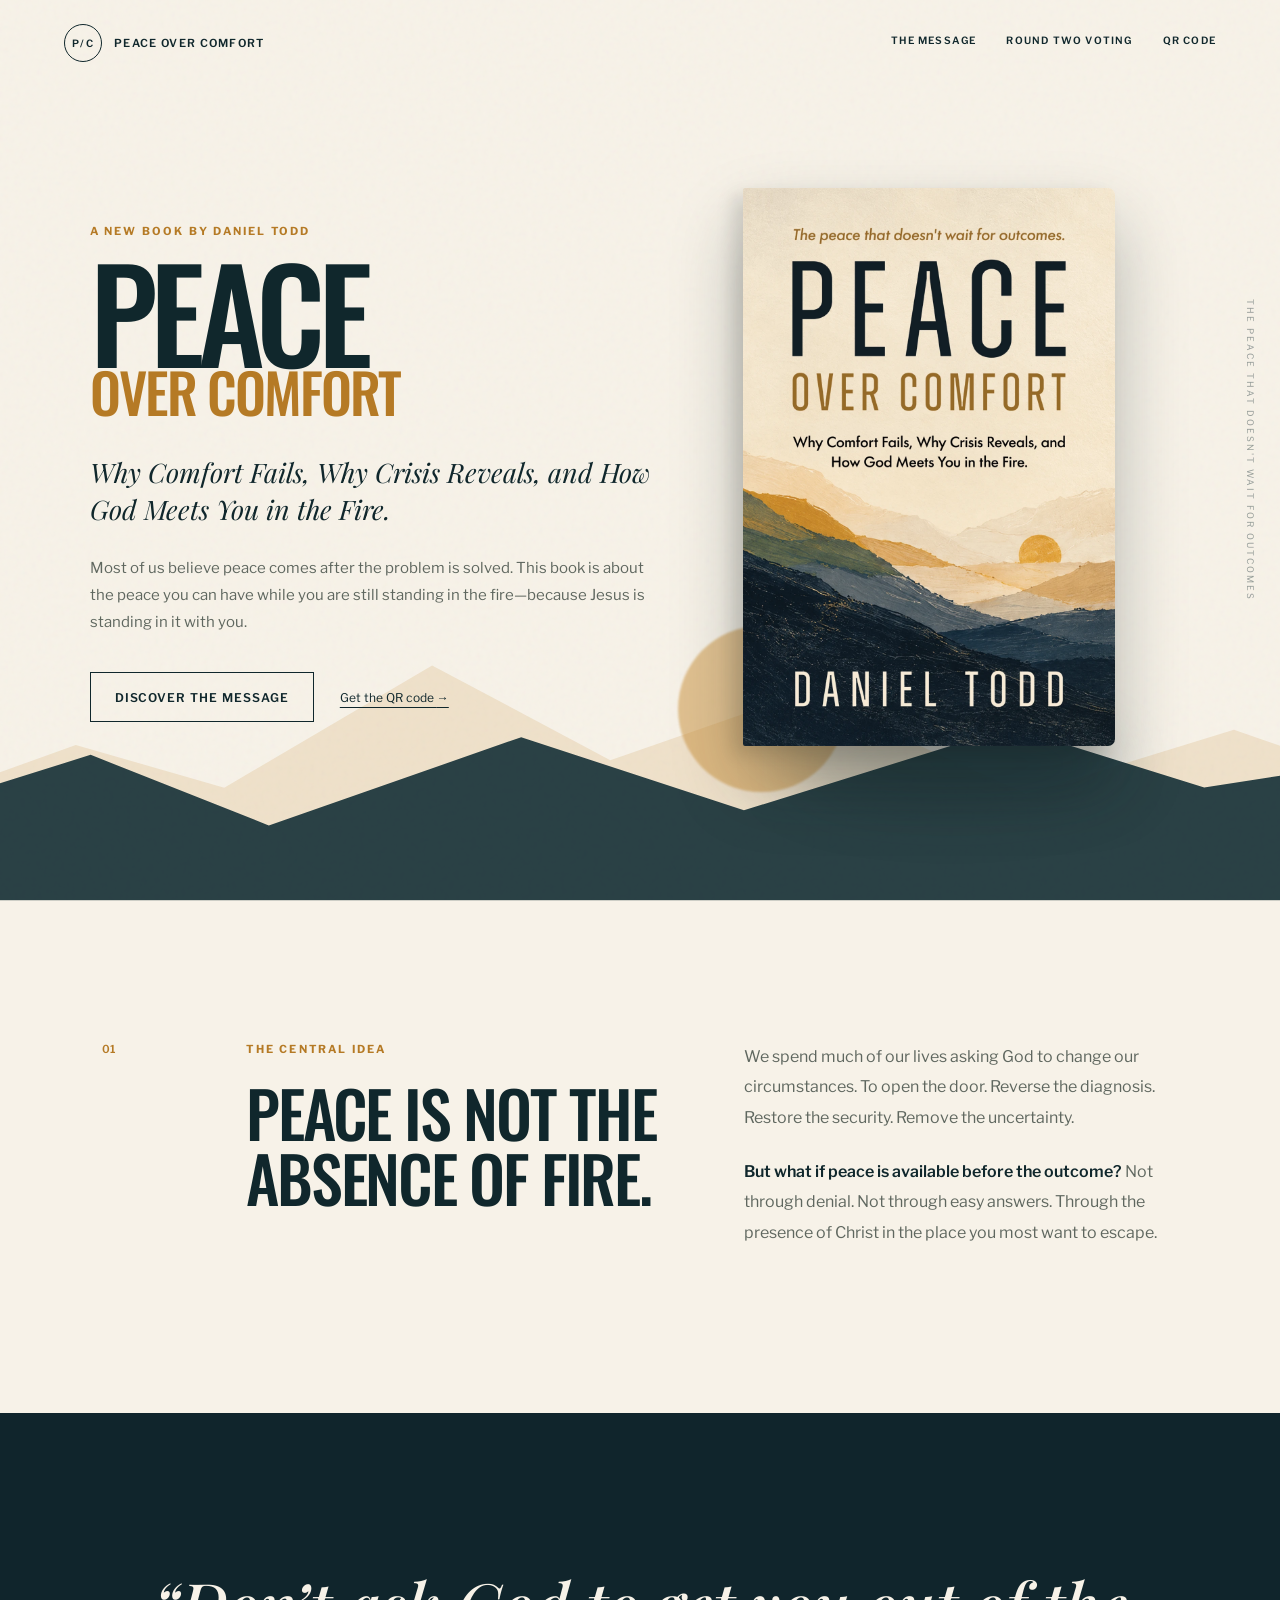
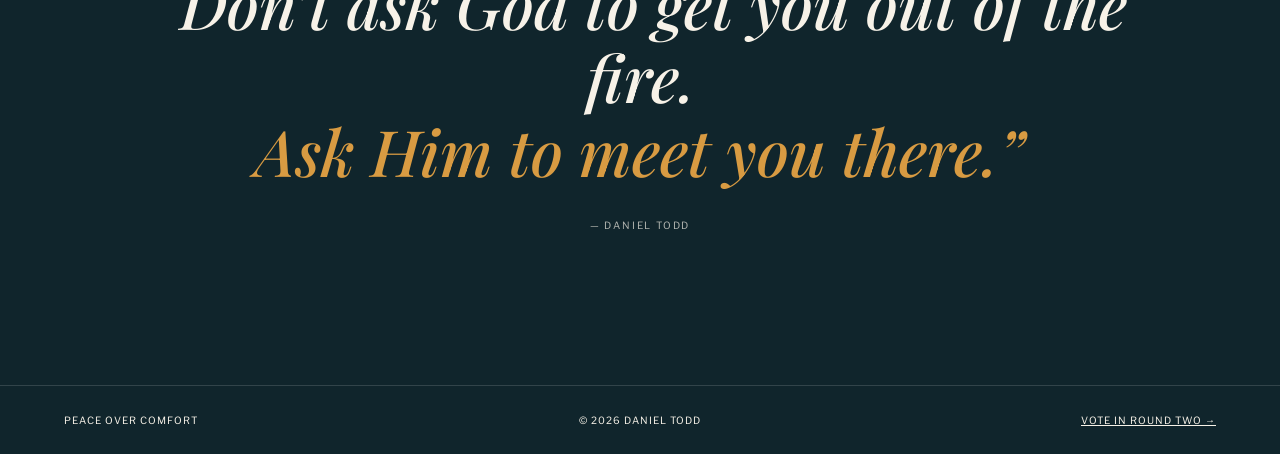
==== index.html @ 7400d3af "round two" ====
<!doctype html>
<html lang="en">
<head>
  <meta charset="utf-8">
  <meta name="viewport" content="width=device-width, initial-scale=1">
  <meta name="description" content="Peace Over Comfort by Daniel Todd — Why Comfort Fails, Why Crisis Reveals, and How God Meets You in the Fire.">
  <meta name="theme-color" content="#f7f2e8">
  <title>Peace Over Comfort | Daniel Todd</title>
  <link rel="preconnect" href="https://fonts.googleapis.com">
  <link rel="preconnect" href="https://fonts.gstatic.com" crossorigin>
  <link href="https://fonts.googleapis.com/css2?family=Libre+Franklin:ital,wght@0,400;0,500;0,600;0,700;1,500&family=Oswald:wght@400;500;600&family=Playfair+Display:ital,wght@0,500;1,500&display=swap" rel="stylesheet">
  <link rel="stylesheet" href="styles.css">
</head>
<body class="theme-one production-site">
  <header class="site-nav">
    <a class="site-brand" href="/" aria-label="Peace Over Comfort home">
      <span class="site-brand-mark">P/C</span>
      <span>Peace Over Comfort</span>
    </a>
    <nav aria-label="Primary navigation">
      <a href="#message">The message</a>
      <a href="/covers/round-two">Round Two voting</a>
      <a href="/qr-code">QR code</a>
    </nav>
  </header>

  <main>
    <section class="hero" aria-labelledby="book-title">
      <div class="hero-atmosphere" aria-hidden="true">
        <div class="sun"></div>
        <div class="ridge ridge-far"></div>
        <div class="ridge ridge-near"></div>
      </div>

      <div class="hero-copy">
        <p class="eyebrow">A new book by Daniel Todd</p>
        <h1 id="book-title"><span>Peace</span><small>Over Comfort</small></h1>
        <p class="subtitle">Why Comfort Fails, Why Crisis Reveals, and How God Meets You in the Fire.</p>
        <p class="promise">Most of us believe peace comes after the problem is solved. This book is about the peace you can have while you are still standing in the fire—because Jesus is standing in it with you.</p>
        <div class="hero-actions">
          <a class="primary-action" href="#message">Discover the message</a>
          <a class="text-action" href="/qr-code">Get the QR code <span aria-hidden="true">→</span></a>
        </div>
      </div>

      <div class="book-stage" aria-label="Peace Over Comfort book cover">
        <div class="book-shadow" aria-hidden="true"></div>
        <img class="book-cover cover-one" src="assets/cover-1.webp" alt="Peace Over Comfort by Daniel Todd book cover" width="1100" height="1650">
      </div>

      <p class="vertical-note" aria-hidden="true">THE PEACE THAT DOESN'T WAIT FOR OUTCOMES</p>
    </section>

    <section class="manifesto" id="message">
      <p class="section-number">01</p>
      <div class="manifesto-heading">
        <p class="eyebrow">The central idea</p>
        <h2>Peace is not the absence of fire.</h2>
      </div>
      <div class="manifesto-body">
        <p>We spend much of our lives asking God to change our circumstances. To open the door. Reverse the diagnosis. Restore the security. Remove the uncertainty.</p>
        <p><strong>But what if peace is available before the outcome?</strong> Not through denial. Not through easy answers. Through the presence of Christ in the place you most want to escape.</p>
      </div>
    </section>

    <section class="pull-quote" aria-label="Book theme">
      <p>“Don’t ask God to get you out of the fire.</p>
      <p>Ask Him to meet you there.”</p>
      <span>— Daniel Todd</span>
    </section>
  </main>

  <footer>
    <span>Peace Over Comfort</span>
    <span>© 2026 Daniel Todd</span>
    <a href="/covers/round-two">Vote in Round Two →</a>
  </footer>
</body>
</html>
---- styles.css ----
:root {
  --cream: #f1eadc;
  --paper: #f7f2e8;
  --ink: #10272c;
  --muted: #5f675f;
  --accent: #b57a25;
  --deep: #10252c;
  --line: rgba(16, 39, 44, .18);
  --display: "Oswald", sans-serif;
  --body: "Libre Franklin", sans-serif;
  --soft: "Playfair Display", serif;
}

* { box-sizing: border-box; }
html { scroll-behavior: smooth; }
body {
  margin: 0;
  color: var(--ink);
  background: var(--paper);
  font-family: var(--body);
  transition: color .5s ease, background .5s ease;
}
a { color: inherit; }

.review-bar {
  position: sticky;
  z-index: 20;
  top: 0;
  min-height: 82px;
  display: grid;
  grid-template-columns: 1fr auto 1fr;
  align-items: center;
  gap: 24px;
  padding: 10px clamp(20px, 4vw, 64px);
  background: rgba(247, 242, 232, .92);
  border-bottom: 1px solid var(--line);
  backdrop-filter: blur(18px);
}
.wordmark {
  display: inline-flex;
  align-items: center;
  gap: 12px;
  width: max-content;
  text-decoration: none;
  font-size: 12px;
  font-weight: 600;
  letter-spacing: .1em;
  text-transform: uppercase;
}
.wordmark-mark {
  display: grid;
  width: 38px;
  height: 38px;
  place-items: center;
  border: 1px solid currentColor;
  border-radius: 50%;
  font-size: 11px;
}
.concept-switcher {
  display: grid;
  grid-template-columns: 1fr 1fr;
  gap: 4px;
  padding: 4px;
  border: 1px solid var(--line);
  border-radius: 999px;
  background: rgba(255, 255, 255, .42);
}
.concept-button {
  border: 0;
  border-radius: 999px;
  padding: 9px 20px;
  color: inherit;
  background: transparent;
  font: 500 12px/1.1 var(--body);
  cursor: pointer;
  transition: color .25s, background .25s, transform .25s;
}
.concept-button:hover { transform: translateY(-1px); }
.concept-button span {
  display: block;
  margin-bottom: 3px;
  opacity: .58;
  font-size: 9px;
  letter-spacing: .12em;
  text-transform: uppercase;
}
.concept-button.is-active { color: var(--paper); background: var(--ink); }
.review-note {
  justify-self: end;
  font-size: 10px;
  letter-spacing: .12em;
  text-transform: uppercase;
  opacity: .6;
}

.hero {
  position: relative;
  min-height: calc(100svh - 82px);
  overflow: hidden;
  display: grid;
  grid-template-columns: minmax(0, 1.05fr) minmax(380px, .95fr);
  align-items: center;
  padding: 72px clamp(28px, 7vw, 118px);
  isolation: isolate;
}
.hero::after {
  content: "";
  position: absolute;
  inset: 0;
  z-index: -3;
  opacity: .22;
  background-image: url("data:image/svg+xml,%3Csvg viewBox='0 0 180 180' xmlns='http://www.w3.org/2000/svg'%3E%3Cfilter id='n'%3E%3CfeTurbulence type='fractalNoise' baseFrequency='.9' numOctaves='3' stitchTiles='stitch'/%3E%3C/filter%3E%3Crect width='100%25' height='100%25' filter='url(%23n)' opacity='.18'/%3E%3C/svg%3E");
}
.hero-copy { max-width: 650px; position: relative; z-index: 3; }
.eyebrow {
  margin: 0 0 24px;
  color: var(--accent);
  font-size: 11px;
  font-weight: 700;
  letter-spacing: .2em;
  text-transform: uppercase;
}
h1 {
  margin: 0;
  font-family: var(--display);
  font-size: clamp(74px, 10vw, 150px);
  font-weight: 500;
  letter-spacing: -.055em;
  line-height: .75;
  text-transform: uppercase;
}
h1 span, h1 small { display: block; }
h1 small {
  margin-top: .24em;
  color: var(--accent);
  font-size: .43em;
  font-weight: 500;
  letter-spacing: -.035em;
}
.subtitle {
  max-width: 580px;
  margin: 42px 0 0;
  font-family: var(--soft);
  font-size: clamp(21px, 2.1vw, 30px);
  font-style: italic;
  line-height: 1.35;
}
.promise {
  max-width: 610px;
  margin: 28px 0 0;
  color: var(--muted);
  font-size: 15px;
  line-height: 1.8;
}
.hero-actions { display: flex; align-items: center; gap: 26px; margin-top: 36px; }
.primary-action {
  display: inline-flex;
  min-height: 50px;
  align-items: center;
  padding: 0 24px;
  border: 1px solid var(--ink);
  text-decoration: none;
  font-size: 12px;
  font-weight: 600;
  letter-spacing: .08em;
  text-transform: uppercase;
  transition: background .25s, color .25s;
}
.primary-action:hover { color: var(--paper); background: var(--ink); }
.text-action { font-size: 12px; text-underline-offset: 5px; }

.book-stage {
  position: relative;
  z-index: 2;
  justify-self: center;
  width: min(29vw, 410px);
  min-width: 310px;
  perspective: 1200px;
}
.book-cover {
  position: relative;
  z-index: 2;
  display: block;
  width: 100%;
  border-radius: 2px 7px 7px 2px;
  box-shadow: 0 36px 70px rgba(18, 31, 31, .28), -10px 8px 18px rgba(0, 0, 0, .12);
  transform: rotateY(-7deg) rotateZ(1deg);
  transform-origin: left center;
  transition: opacity .45s ease, transform .65s cubic-bezier(.2,.75,.2,1);
}
.book-cover:hover { transform: rotateY(0) rotateZ(0) translateY(-8px); }
.cover-five { position: absolute; inset: 0; opacity: 0; pointer-events: none; }
.book-shadow {
  position: absolute;
  left: 12%; right: 0; bottom: -8%; height: 14%;
  border-radius: 50%;
  background: rgba(19, 35, 37, .25);
  filter: blur(28px);
}
.cover-label {
  display: flex;
  justify-content: space-between;
  margin: 24px 4px 0;
  font-size: 10px;
  letter-spacing: .12em;
  text-transform: uppercase;
}
.cover-label span { opacity: .55; }
.vertical-note {
  position: absolute;
  right: 24px;
  top: 50%;
  margin: 0;
  writing-mode: vertical-rl;
  transform: translateY(-50%);
  font-size: 9px;
  letter-spacing: .22em;
  opacity: .42;
}
.hero-atmosphere { position: absolute; inset: 0; z-index: -2; overflow: hidden; }
.sun {
  position: absolute;
  width: 13vw; height: 13vw;
  right: 34%; bottom: 12%;
  border-radius: 50%;
  background: #c98d32;
  opacity: .48;
  filter: blur(1px);
}
.ridge { position: absolute; left: -8%; right: -8%; bottom: -1px; transform-origin: bottom; }
.ridge-far {
  height: 34%;
  opacity: .17;
  background: #c08b36;
  clip-path: polygon(0 100%, 0 70%, 12% 49%, 22% 63%, 36% 23%, 48% 54%, 61% 32%, 76% 65%, 90% 44%, 100% 61%, 100% 100%);
}
.ridge-near {
  height: 28%;
  opacity: .92;
  background: #19343a;
  clip-path: polygon(0 100%, 0 66%, 13% 42%, 25% 70%, 42% 35%, 57% 64%, 75% 31%, 88% 55%, 100% 44%, 100% 100%);
}

.manifesto {
  display: grid;
  grid-template-columns: 80px 1fr 1fr;
  gap: clamp(28px, 5vw, 92px);
  padding: clamp(88px, 11vw, 160px) clamp(28px, 8vw, 130px);
  border-top: 1px solid var(--line);
}
.section-number { margin: 0; color: var(--accent); font: 600 11px var(--body); }
.manifesto h2 {
  max-width: 560px;
  margin: 0;
  font: 500 clamp(45px, 5vw, 74px)/1.02 var(--display);
  letter-spacing: -.035em;
  text-transform: uppercase;
}
.manifesto-body { max-width: 560px; color: var(--muted); font-size: 16px; line-height: 1.9; }
.manifesto-body p { margin: 0 0 24px; }
.manifesto-body strong { color: var(--ink); font-weight: 600; }
.pull-quote {
  padding: clamp(90px, 12vw, 180px) clamp(28px, 10vw, 150px);
  color: var(--paper);
  background: var(--deep);
  text-align: center;
}
.pull-quote p { margin: 0; font: italic 500 clamp(34px, 5vw, 72px)/1.15 var(--soft); }
.pull-quote p + p { color: #d89b42; }
.pull-quote span { display: block; margin-top: 32px; font-size: 10px; letter-spacing: .18em; text-transform: uppercase; opacity: .7; }
footer {
  display: flex;
  justify-content: space-between;
  gap: 20px;
  padding: 28px clamp(24px, 5vw, 72px);
  color: var(--paper);
  background: var(--deep);
  border-top: 1px solid rgba(255,255,255,.14);
  font-size: 10px;
  letter-spacing: .1em;
  text-transform: uppercase;
}

/* Cover 5 direction: cinematic, warm, human and place-based. */
body.theme-five {
  --paper: #f4ede1;
  --cream: #efe3cf;
  --ink: #2e1d15;
  --muted: #6e594c;
  --accent: #b85d2d;
  --deep: #281812;
  --line: rgba(64, 34, 20, .19);
  --display: "Oswald", sans-serif;
}
.theme-five .review-bar { background: rgba(244, 237, 225, .92); }
.theme-five .hero { grid-template-columns: minmax(420px, .9fr) minmax(0, 1.1fr); color: #fff9ed; background: #55331f; }
.theme-five .hero::before {
  content: "";
  position: absolute;
  inset: 0;
  z-index: -4;
  background:
    linear-gradient(90deg, rgba(38, 22, 15, .93) 0%, rgba(48, 27, 17, .78) 38%, rgba(56, 30, 17, .18) 78%),
    url('assets/cover-5.webp') center 63% / cover no-repeat;
  transform: scale(1.07);
  filter: saturate(.86);
}
.theme-five .hero::after { opacity: .3; }
.theme-five .hero-copy { grid-column: 2; grid-row: 1; justify-self: center; max-width: 690px; padding-left: 7vw; }
.theme-five .book-stage { grid-column: 1; grid-row: 1; width: min(27vw, 390px); }
.theme-five .cover-one { opacity: 0; pointer-events: none; }
.theme-five .cover-five { opacity: 1; pointer-events: auto; }
.theme-five .cover-label strong::after { content: "5"; }
.theme-five .cover-label strong { font-size: 0; }
.theme-five .cover-label strong::before { content: "Cover "; font-size: 10px; }
.theme-five h1 { font-size: clamp(78px, 10vw, 148px); letter-spacing: -.035em; line-height: .78; }
.theme-five h1 small { color: #f1be76; }
.theme-five .eyebrow { color: #f1be76; }
.theme-five .subtitle { color: #fff4df; }
.theme-five .promise { color: rgba(255, 247, 232, .75); }
.theme-five .primary-action { color: #2f1e15; border-color: #f2bd73; background: #f2bd73; }
.theme-five .primary-action:hover { color: #fff9ed; background: transparent; }
.theme-five .text-action { color: #fff9ed; }
.theme-five .cover-label { color: #fff9ed; }
.theme-five .vertical-note { color: #fff9ed; }
.theme-five .hero-atmosphere { display: none; }
.theme-five .manifesto { background: #f4ede1; }
.theme-five .pull-quote { background: #281812; }
.theme-five .pull-quote p + p { color: #efad62; }
.theme-five footer { background: #281812; }

@media (max-width: 900px) {
  .review-bar { grid-template-columns: 1fr auto; min-height: 76px; }
  .review-note { display: none; }
  .concept-button { padding: 9px 13px; }
  .hero, .theme-five .hero {
    grid-template-columns: 1fr;
    min-height: auto;
    gap: 58px;
    padding-top: 72px;
    padding-bottom: 100px;
  }
  .theme-five .hero::before { background-position: 58% 60%; }
  .theme-five .hero-copy, .theme-five .book-stage, .hero-copy, .book-stage { grid-column: 1; grid-row: auto; }
  .theme-five .hero-copy { padding-left: 0; }
  .book-stage { width: min(62vw, 390px); }
  .vertical-note { display: none; }
  .manifesto { grid-template-columns: 42px 1fr; }
  .manifesto-body { grid-column: 2; }
}

@media (max-width: 620px) {
  .review-bar { position: relative; grid-template-columns: 1fr; padding: 14px 18px; }
  .wordmark { display: none; }
  .concept-switcher { width: 100%; }
  .concept-button { padding: 10px 8px; }
  .hero, .theme-five .hero { padding: 54px 24px 86px; }
  h1, .theme-five h1 { font-size: clamp(66px, 21vw, 100px); }
  .subtitle { margin-top: 34px; }
  .promise { font-size: 14px; }
  .hero-actions { align-items: flex-start; flex-direction: column; gap: 20px; }
  .book-stage { min-width: 0; width: min(78vw, 350px); }
  .manifesto { grid-template-columns: 1fr; padding: 86px 24px; }
  .manifesto-body { grid-column: 1; }
  .section-number { margin-bottom: -10px; }
  footer { flex-direction: column; align-items: center; text-align: center; }
}

@media (prefers-reduced-motion: reduce) {
  html { scroll-behavior: auto; }
  *, *::before, *::after { transition-duration: .01ms !important; }
}

/* Production navigation */
.site-nav {
  position: absolute;
  z-index: 20;
  top: 0;
  left: 0;
  right: 0;
  display: flex;
  align-items: center;
  justify-content: space-between;
  gap: 24px;
  padding: 24px clamp(24px, 5vw, 72px);
}
.site-brand {
  display: inline-flex;
  align-items: center;
  gap: 12px;
  text-decoration: none;
  font-size: 11px;
  font-weight: 600;
  letter-spacing: .12em;
  text-transform: uppercase;
}
.site-brand-mark {
  display: grid;
  width: 38px;
  height: 38px;
  place-items: center;
  border: 1px solid currentColor;
  border-radius: 50%;
  font-size: 10px;
}
.site-nav nav { display: flex; align-items: center; gap: 30px; }
.site-nav nav a {
  font-size: 10px;
  font-weight: 600;
  letter-spacing: .12em;
  text-decoration: none;
  text-transform: uppercase;
}
.site-nav nav a::after {
  content: "";
  display: block;
  width: 0;
  height: 1px;
  margin-top: 5px;
  background: currentColor;
  transition: width .25s ease;
}
.site-nav nav a:hover::after { width: 100%; }
.production-site .hero { min-height: 100svh; padding-top: 118px; }
.production-site .cover-label { display: none; }
.production-site .book-stage {
  display: grid;
  width: auto;
  min-width: 0;
  max-width: none;
  place-items: center;
  padding-bottom: 12px;
}
.production-site .book-cover {
  width: auto;
  height: min(62svh, 650px);
  max-width: none;
  aspect-ratio: 2 / 3;
  object-fit: contain;
  transform: none;
  transform-origin: center;
}
.production-site .book-cover:hover {
  transform: translateY(-6px);
}

@media (max-width: 620px) {
  .site-nav { padding: 18px 20px; }
  .site-brand > span:last-child { display: none; }
  .site-nav nav { gap: 18px; }
  .production-site .hero { padding-top: 112px; }
  .production-site .book-stage { width: min(78vw, 350px); }
  .production-site .book-cover {
    width: 100%;
    height: auto;
    max-height: none;
  }
}
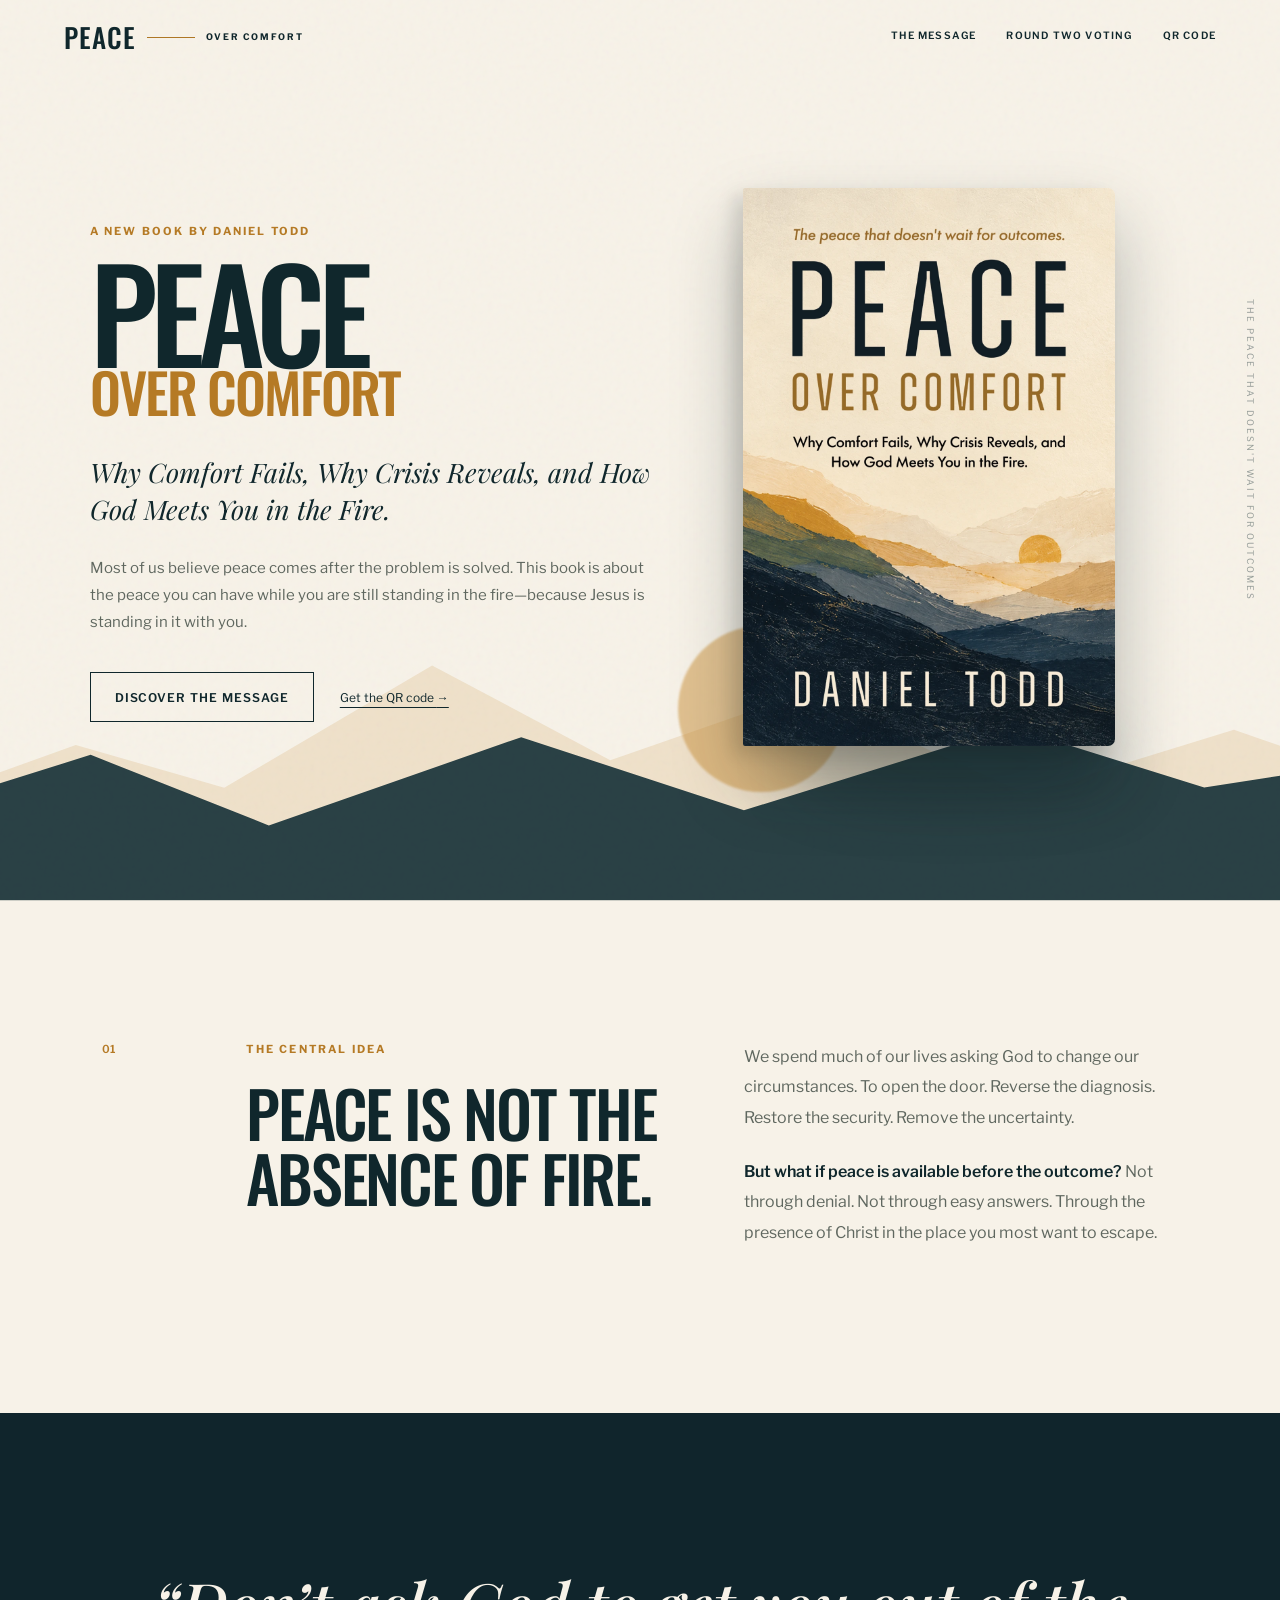
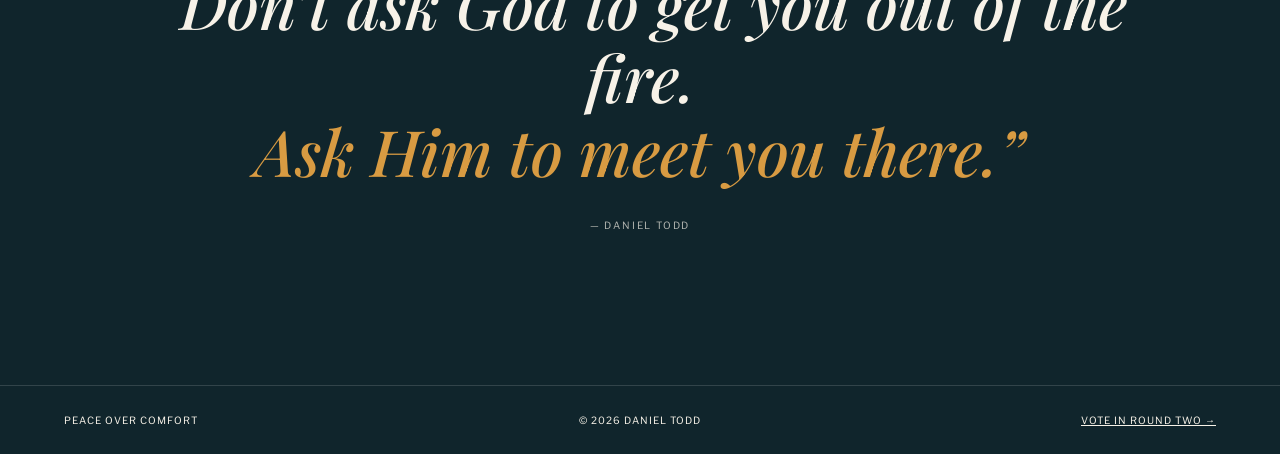
==== commit 40d0371e: "Add files via upload" ====
--- a/index.html
+++ b/index.html
@@ -10,12 +10,12 @@
   <link rel="preconnect" href="https://fonts.gstatic.com" crossorigin>
   <link href="https://fonts.googleapis.com/css2?family=Libre+Franklin:ital,wght@0,400;0,500;0,600;0,700;1,500&family=Oswald:wght@400;500;600&family=Playfair+Display:ital,wght@0,500;1,500&display=swap" rel="stylesheet">
   <link rel="stylesheet" href="styles.css">
+  <link rel="stylesheet" href="assets/brand.css">
 </head>
 <body class="theme-one production-site">
   <header class="site-nav">
-    <a class="site-brand" href="/" aria-label="Peace Over Comfort home">
-      <span class="site-brand-mark">P/C</span>
-      <span>Peace Over Comfort</span>
+    <a class="poc-wordmark" href="/" aria-label="Peace Over Comfort home">
+      <strong>Peace</strong><i></i><small>Over Comfort</small>
     </a>
     <nav aria-label="Primary navigation">
       <a href="#message">The message</a>
--- a/assets/brand.css
+++ b/assets/brand.css
@@ -0,0 +1,109 @@
+:root {
+  --poc-paper: #f5efe4;
+  --poc-ink: #132c31;
+  --poc-muted: #69716c;
+  --poc-gold: #ae7725;
+  --poc-deep: #10272c;
+  --poc-line: rgba(19, 44, 49, .17);
+  --poc-display: "Oswald", "Arial Narrow", sans-serif;
+  --poc-body: "Libre Franklin", Inter, system-ui, sans-serif;
+  --poc-soft: "Playfair Display", Georgia, serif;
+}
+
+.poc-global-nav {
+  width: 100%; min-height: 82px; display: flex; align-items: center;
+  justify-content: space-between; gap: 28px; padding: 18px clamp(22px, 6vw, 88px);
+  color: var(--poc-ink); background: rgba(245,239,228,.94);
+  border-bottom: 1px solid var(--poc-line); font-family: var(--poc-body);
+  position: relative; z-index: 50; backdrop-filter: blur(16px);
+}
+.poc-wordmark {
+  width: max-content; display: inline-grid; grid-template-columns: auto 48px auto;
+  align-items: center; gap: 11px; color: inherit; text-decoration: none;
+  text-transform: uppercase;
+}
+.poc-wordmark strong { font: 500 27px/1 var(--poc-display); letter-spacing: .035em; }
+.poc-wordmark i { display: block; height: 1px; background: var(--poc-gold); }
+.poc-wordmark small { font: 700 9px/1.2 var(--poc-body); letter-spacing: .18em; }
+.poc-nav-links { display: flex; align-items: center; gap: 26px; }
+.poc-nav-links a {
+  color: inherit; font: 700 9px/1.2 var(--poc-body); letter-spacing: .13em;
+  text-decoration: none; text-transform: uppercase;
+}
+.poc-nav-links a:hover { color: var(--poc-gold); }
+
+body.poc-subpage { margin: 0; color: var(--poc-ink); background: var(--poc-paper); font-family: var(--poc-body); }
+body.poc-subpage::before {
+  content: ""; position: fixed; inset: 0; z-index: -1; pointer-events: none; opacity: .18;
+  background-image: url("data:image/svg+xml,%3Csvg viewBox='0 0 180 180' xmlns='http://www.w3.org/2000/svg'%3E%3Cfilter id='n'%3E%3CfeTurbulence type='fractalNoise' baseFrequency='.9' numOctaves='3' stitchTiles='stitchTiles'/%3E%3C/filter%3E%3Crect width='100%25' height='100%25' filter='url(%23n)' opacity='.13'/%3E%3C/svg%3E");
+}
+body.poc-subpage h1, body.poc-subpage h2, body.poc-subpage h3 { font-family: var(--poc-display); font-style: normal; text-transform: uppercase; }
+body.poc-subpage .eyebrow, body.poc-subpage .label { color: var(--poc-gold); font-family: var(--poc-body); font-weight: 700; }
+
+/* QR asset page */
+body.qr-page { padding: 0; min-height: 100vh; }
+body.qr-page main { max-width: 1180px; display: grid; grid-template-columns: minmax(0,1fr) minmax(300px,480px); gap: clamp(48px,8vw,120px); align-items: center; margin: 0 auto; padding: clamp(70px,9vw,130px) clamp(22px,6vw,70px); text-align: left; }
+body.qr-page .qr-intro h1 { margin: 0; font: 500 clamp(64px,9vw,118px)/.88 var(--poc-display); letter-spacing: -.05em; }
+body.qr-page .lede { max-width: 560px; margin-top: 28px; color: var(--poc-muted); font: italic 500 clamp(20px,2.1vw,27px)/1.5 var(--poc-soft); }
+body.qr-page .qr-panel { padding: clamp(24px,4vw,46px); background: rgba(255,255,255,.48); border: 1px solid var(--poc-line); box-shadow: 0 28px 70px rgba(19,44,49,.12); }
+body.qr-page .qr { width: min(310px,100%); margin: 0 auto; padding: 15px; border-radius: 0; border-color: var(--poc-line); }
+body.qr-page .url { text-align: center; }
+body.qr-page .downloads { margin-top: 26px; }
+body.qr-page .btn { border-radius: 0; background: transparent; }
+body.qr-page .btn.primary { color: #fff; background: var(--poc-deep); border-color: var(--poc-deep); }
+body.qr-page .notes { grid-column: 1 / -1; display: grid; grid-template-columns: 180px repeat(3,1fr); gap: 24px; margin-top: 0; padding-top: 34px; }
+body.qr-page .notes h2 { color: var(--poc-gold); }
+body.qr-page footer { grid-column: 1 / -1; margin-top: 0; text-align: center; }
+body.qr-page footer a { color: var(--poc-gold); }
+
+/* Scanner welcome page */
+body.welcome-page { padding: 0; }
+body.welcome-page main { max-width: none; margin: 0; }
+body.welcome-page .head { min-height: 640px; display: grid; align-content: center; justify-items: center; padding: 80px 24px 100px; background: radial-gradient(circle at 50% 105%, rgba(190,131,43,.20), transparent 44%); }
+body.welcome-page .flame { display: none; }
+body.welcome-page .head h1 { max-width: 900px; font: 500 clamp(68px,10vw,142px)/.78 var(--poc-display); letter-spacing: -.055em; }
+body.welcome-page .subtitle { max-width: 760px; margin-top: 42px; color: var(--poc-muted); font: italic 500 clamp(20px,2.1vw,28px)/1.45 var(--poc-soft); }
+body.welcome-page .thanks { margin-top: 28px; color: var(--poc-gold); font: 500 15px/1.6 var(--poc-body); }
+body.welcome-page .rule { width: 76px; background: var(--poc-gold); }
+body.welcome-page section { max-width: 1040px; margin: 0 auto; padding: 90px clamp(22px,6vw,72px); }
+body.welcome-page section + section { margin-top: 0; border-top: 1px solid var(--poc-line); }
+body.welcome-page h2 { font: 500 clamp(42px,6vw,72px)/1 var(--poc-display); letter-spacing: -.03em; }
+body.welcome-page .intro { color: var(--poc-muted); }
+body.welcome-page .play-all { border-radius: 0; background: var(--poc-deep); }
+body.welcome-page ol.tracks { margin-top: 42px; }
+body.welcome-page ol.tracks a { padding: 19px 10px; border-radius: 0; }
+body.welcome-page .t-title { font-family: var(--poc-display); font-size: 24px; font-weight: 500; text-transform: uppercase; }
+body.welcome-page .t-verse { color: var(--poc-gold); }
+body.welcome-page .coming div { border-style: solid; border-radius: 0; background: rgba(255,255,255,.25); }
+body.welcome-page footer { max-width: none; display: flex; justify-content: space-between; padding: 28px clamp(22px,6vw,88px); color: rgba(255,255,255,.68); background: var(--poc-deep); border: 0; }
+body.welcome-page footer a { color: #fff; }
+
+/* Original vote and review pages: preserve behavior and data, unify the brand. */
+body.poc-vote > header, body.poc-review > header > .nav { display: none; }
+body.poc-vote { --cream: var(--poc-paper); --ink: var(--poc-ink); --rust: var(--poc-gold); --line: var(--poc-line); }
+body.poc-vote .intro { background: radial-gradient(circle at 50% 100%, rgba(190,131,43,.16), transparent 45%); }
+body.poc-vote .intro h1, body.poc-review h1 { font-family: var(--poc-display); font-style: normal; text-transform: uppercase; letter-spacing: -.045em; }
+body.poc-vote .primary { border-radius: 0; background: var(--poc-deep); }
+body.poc-vote .thanks { border-radius: 0; }
+body.poc-review { --cream: var(--poc-paper); --ink: var(--poc-ink); --rust: var(--poc-gold); }
+body.poc-review > header { padding-top: 0; }
+body.poc-review > header .hero { background: radial-gradient(circle at 75% 70%, rgba(190,131,43,.18), transparent 42%); }
+body.poc-review .hero .eyebrow { color: var(--poc-gold); }
+body.poc-review .jumpbar { top: 0; }
+body.poc-review .s0 { background: var(--poc-deep); }
+body.poc-review .s1 { background: var(--poc-gold); }
+body.poc-review .brief { border-radius: 0; }
+
+@media (max-width: 760px) {
+  .poc-global-nav { min-height: 70px; padding: 15px 18px; }
+  .poc-wordmark { grid-template-columns: auto 28px auto; gap: 7px; }
+  .poc-wordmark strong { font-size: 20px; }
+  .poc-wordmark small { font-size: 7px; }
+  .poc-nav-links { gap: 14px; }
+  .poc-nav-links a:not(:last-child) { display: none; }
+  body.qr-page main { grid-template-columns: 1fr; padding-top: 62px; }
+  body.qr-page .qr-intro { text-align: center; }
+  body.qr-page .notes { grid-template-columns: 1fr; }
+  body.welcome-page .head { min-height: 570px; }
+  body.welcome-page footer { align-items: center; flex-direction: column; gap: 10px; }
+}
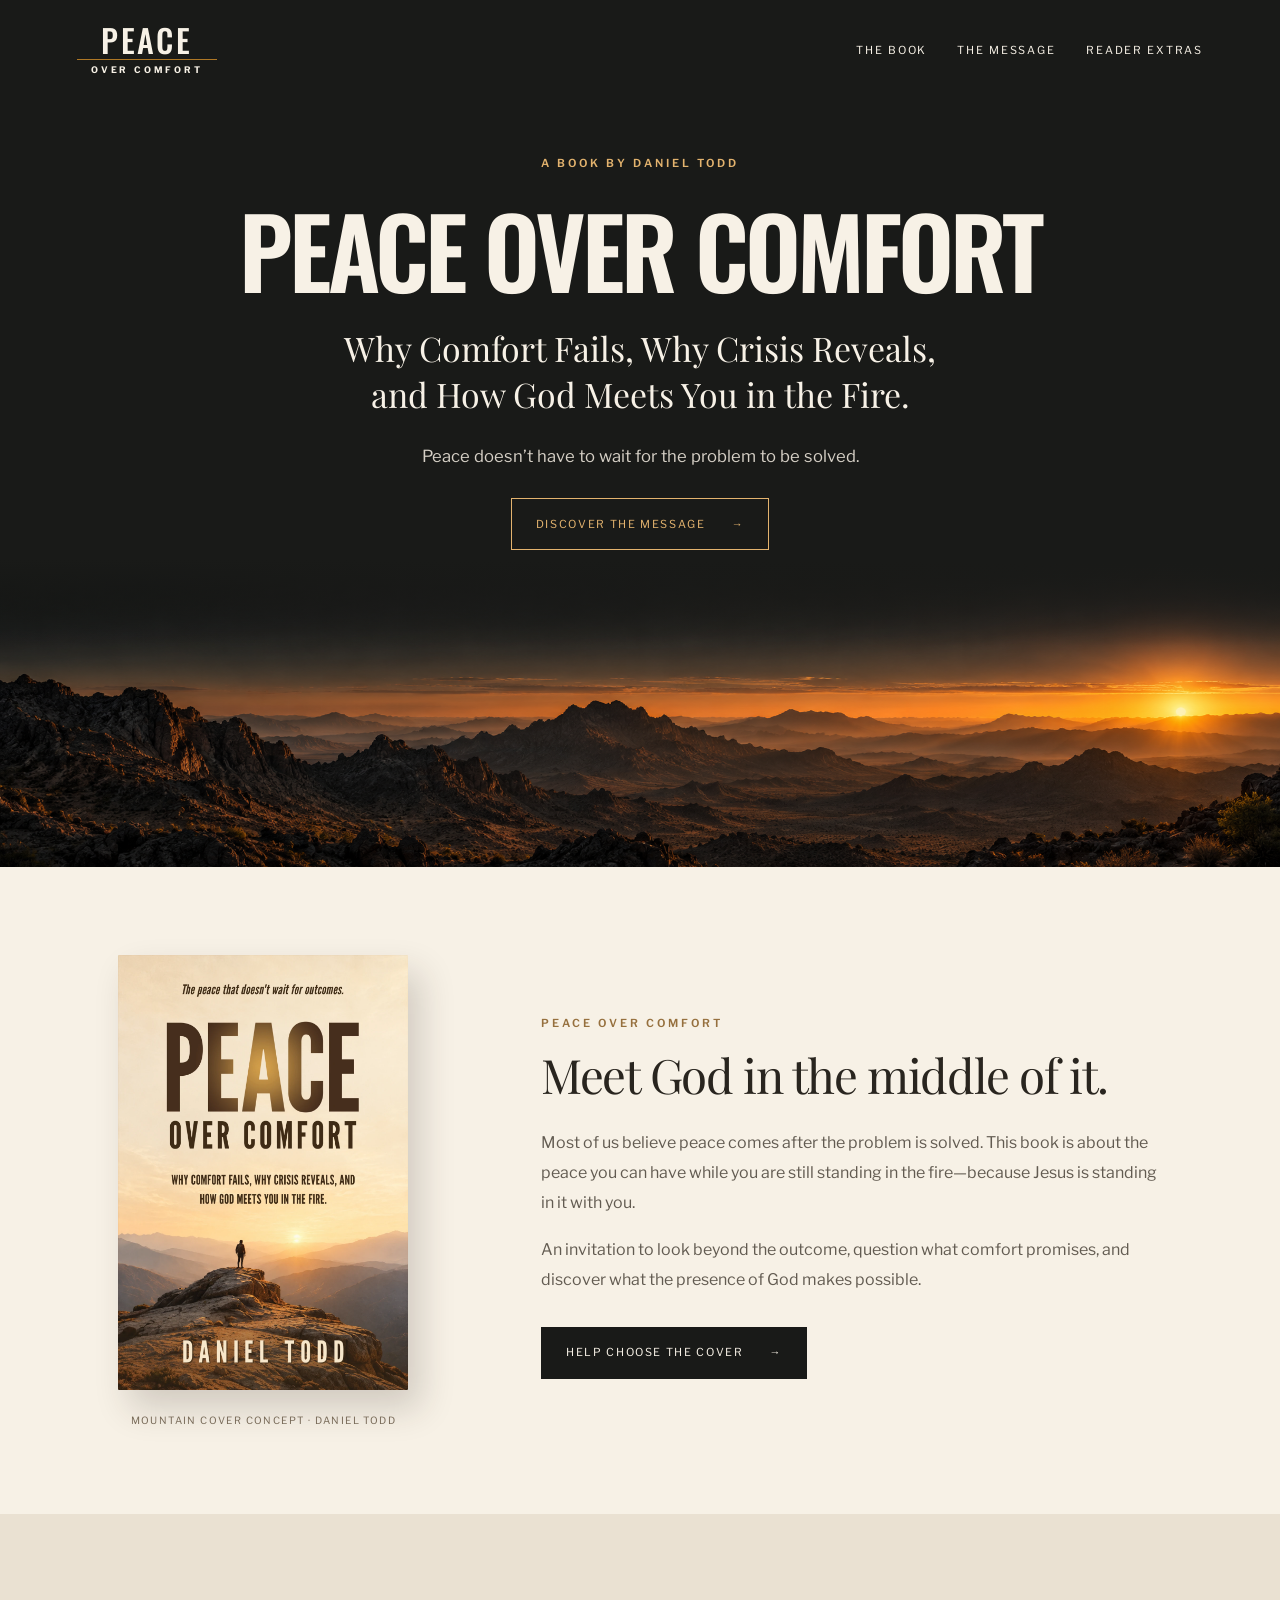
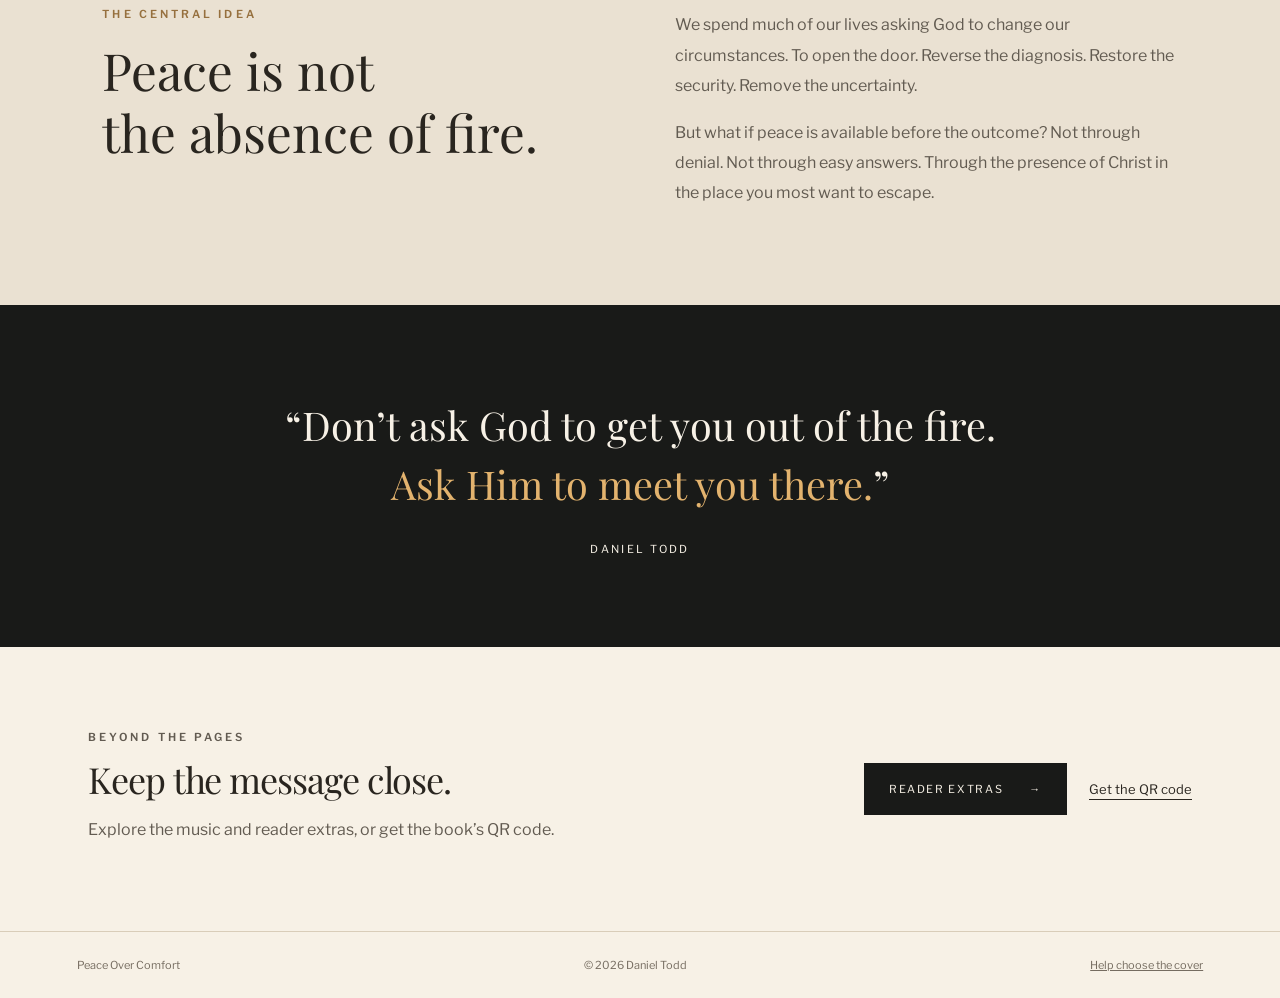
==== commit 9ba40569: "mountain design" ====
--- a/index.html
+++ b/index.html
@@ -1,79 +1,8 @@
 <!doctype html>
-<html lang="en">
-<head>
-  <meta charset="utf-8">
-  <meta name="viewport" content="width=device-width, initial-scale=1">
-  <meta name="description" content="Peace Over Comfort by Daniel Todd — Why Comfort Fails, Why Crisis Reveals, and How God Meets You in the Fire.">
-  <meta name="theme-color" content="#f7f2e8">
-  <title>Peace Over Comfort | Daniel Todd</title>
-  <link rel="preconnect" href="https://fonts.googleapis.com">
-  <link rel="preconnect" href="https://fonts.gstatic.com" crossorigin>
-  <link href="https://fonts.googleapis.com/css2?family=Libre+Franklin:ital,wght@0,400;0,500;0,600;0,700;1,500&family=Oswald:wght@400;500;600&family=Playfair+Display:ital,wght@0,500;1,500&display=swap" rel="stylesheet">
-  <link rel="stylesheet" href="styles.css">
-  <link rel="stylesheet" href="assets/brand.css">
-</head>
-<body class="theme-one production-site">
-  <header class="site-nav">
-    <a class="poc-wordmark" href="/" aria-label="Peace Over Comfort home">
-      <strong>Peace</strong><i></i><small>Over Comfort</small>
-    </a>
-    <nav aria-label="Primary navigation">
-      <a href="#message">The message</a>
-      <a href="/covers/round-two">Round Two voting</a>
-      <a href="/qr-code">QR code</a>
-    </nav>
-  </header>
-
-  <main>
-    <section class="hero" aria-labelledby="book-title">
-      <div class="hero-atmosphere" aria-hidden="true">
-        <div class="sun"></div>
-        <div class="ridge ridge-far"></div>
-        <div class="ridge ridge-near"></div>
-      </div>
-
-      <div class="hero-copy">
-        <p class="eyebrow">A new book by Daniel Todd</p>
-        <h1 id="book-title"><span>Peace</span><small>Over Comfort</small></h1>
-        <p class="subtitle">Why Comfort Fails, Why Crisis Reveals, and How God Meets You in the Fire.</p>
-        <p class="promise">Most of us believe peace comes after the problem is solved. This book is about the peace you can have while you are still standing in the fire—because Jesus is standing in it with you.</p>
-        <div class="hero-actions">
-          <a class="primary-action" href="#message">Discover the message</a>
-          <a class="text-action" href="/qr-code">Get the QR code <span aria-hidden="true">→</span></a>
-        </div>
-      </div>
-
-      <div class="book-stage" aria-label="Peace Over Comfort book cover">
-        <div class="book-shadow" aria-hidden="true"></div>
-        <img class="book-cover cover-one" src="assets/cover-1.webp" alt="Peace Over Comfort by Daniel Todd book cover" width="1100" height="1650">
-      </div>
-
-      <p class="vertical-note" aria-hidden="true">THE PEACE THAT DOESN'T WAIT FOR OUTCOMES</p>
-    </section>
-
-    <section class="manifesto" id="message">
-      <p class="section-number">01</p>
-      <div class="manifesto-heading">
-        <p class="eyebrow">The central idea</p>
-        <h2>Peace is not the absence of fire.</h2>
-      </div>
-      <div class="manifesto-body">
-        <p>We spend much of our lives asking God to change our circumstances. To open the door. Reverse the diagnosis. Restore the security. Remove the uncertainty.</p>
-        <p><strong>But what if peace is available before the outcome?</strong> Not through denial. Not through easy answers. Through the presence of Christ in the place you most want to escape.</p>
-      </div>
-    </section>
-
-    <section class="pull-quote" aria-label="Book theme">
-      <p>“Don’t ask God to get you out of the fire.</p>
-      <p>Ask Him to meet you there.”</p>
-      <span>— Daniel Todd</span>
-    </section>
-  </main>
-
-  <footer>
-    <span>Peace Over Comfort</span>
-    <span>© 2026 Daniel Todd</span>
-    <a href="/covers/round-two">Vote in Round Two →</a>
-  </footer>
-</body>
-</html>
+<html lang="en"><head><meta charset="utf-8"><meta name="viewport" content="width=device-width,initial-scale=1"><meta name="theme-color" content="#191a18"><meta name="description" content="Peace Over Comfort by Daniel Todd. Why Comfort Fails, Why Crisis Reveals, and How God Meets You in the Fire."><title>Peace Over Comfort | Daniel Todd</title><link rel="preconnect" href="https://fonts.googleapis.com"><link rel="preconnect" href="https://fonts.gstatic.com" crossorigin><link href="https://fonts.googleapis.com/css2?family=Libre+Franklin:wght@400;500;600;700&family=Oswald:wght@400;500;600&family=Playfair+Display:wght@400;500&display=swap" rel="stylesheet"><link rel="stylesheet" href="/assets/brand.css"><link rel="stylesheet" href="/assets/mountain.css"></head>
+<body><a class="skip" href="#main">Skip to content</a><header class="mountain-nav"><a class="poc-wordmark" href="/" aria-label="Peace Over Comfort home"><strong>Peace</strong><i></i><small>Over Comfort</small></a><nav aria-label="Primary navigation"><a href="#book">The book</a><a href="#message">The message</a><a href="/welcome">Reader extras</a></nav></header>
+<main id="main"><section class="mountain-hero" aria-labelledby="title"><div class="opening-copy"><p class="eyebrow">A book by Daniel Todd</p><h1 id="title">Peace <span>Over Comfort</span></h1><p class="mountain-subtitle">Why Comfort Fails, Why Crisis Reveals,<br> and How God Meets You in the Fire.</p><p class="mountain-promise">Peace doesn’t have to wait for the problem to be solved.</p><a class="outline-button" href="#message">Discover the message <span aria-hidden="true">→</span></a></div><div class="horizon" aria-hidden="true"><img src="/assets/mountain-horizon.png" width="2048" height="683" alt="" fetchpriority="high"></div></section>
+<section class="book-section" id="book"><figure class="book-display"><img src="/covers/cover-assets/cover-5.webp" alt="Peace Over Comfort by Daniel Todd, mountain cover concept" width="1100" height="1650" loading="lazy"><figcaption>Mountain cover concept · Daniel Todd</figcaption></figure><div class="book-copy"><p class="eyebrow">Peace over comfort</p><h2>Meet God in the middle of it.</h2><p>Most of us believe peace comes after the problem is solved. This book is about the peace you can have while you are still standing in the fire—because Jesus is standing in it with you.</p><p>An invitation to look beyond the outcome, question what comfort promises, and discover what the presence of God makes possible.</p><a class="solid-button" href="/covers/round-two">Help choose the cover <span aria-hidden="true">→</span></a></div></section>
+<section class="message-section" id="message"><div><p class="eyebrow">The central idea</p><h2>Peace is not<br>the absence of fire.</h2></div><div><p>We spend much of our lives asking God to change our circumstances. To open the door. Reverse the diagnosis. Restore the security. Remove the uncertainty.</p><p>But what if peace is available before the outcome? Not through denial. Not through easy answers. Through the presence of Christ in the place you most want to escape.</p></div></section>
+<section class="quote-section" aria-label="Book theme"><blockquote>“Don’t ask God to get you out of the fire.<br><em>Ask Him to meet you there.</em>”</blockquote><cite>Daniel Todd</cite></section>
+<section class="reader-section"><div><p class="eyebrow">Beyond the pages</p><h2>Keep the message close.</h2><p>Explore the music and reader extras, or get the book’s QR code.</p></div><div class="reader-links"><a class="solid-button" href="/welcome">Reader extras <span aria-hidden="true">→</span></a><a href="/qr-code">Get the QR code</a></div></section></main><footer class="mountain-footer"><span>Peace Over Comfort</span><span>© 2026 Daniel Todd</span><a href="/covers/round-two">Help choose the cover</a></footer></body></html>
--- a/assets/brand.css
+++ b/assets/brand.css
@@ -1,9 +1,9 @@
 :root {
   --poc-paper: #f5efe4;
-  --poc-ink: #132c31;
-  --poc-muted: #69716c;
+  --poc-ink: #29251f;
+  --poc-muted: #756c60;
   --poc-gold: #ae7725;
-  --poc-deep: #10272c;
+  --poc-deep: #191a18;
   --poc-line: rgba(19, 44, 49, .17);
   --poc-display: "Oswald", "Arial Narrow", sans-serif;
   --poc-body: "Libre Franklin", Inter, system-ui, sans-serif;
@@ -18,13 +18,19 @@
   position: relative; z-index: 50; backdrop-filter: blur(16px);
 }
 .poc-wordmark {
-  width: max-content; display: inline-grid; grid-template-columns: auto 48px auto;
-  align-items: center; gap: 11px; color: inherit; text-decoration: none;
-  text-transform: uppercase;
+  width: 148px; display: inline-grid; grid-template-columns: 1fr;
+  grid-template-rows: auto 1px auto; align-items: center; gap: 5px;
+  color: inherit; text-decoration: none; text-transform: uppercase;
 }
-.poc-wordmark strong { font: 500 27px/1 var(--poc-display); letter-spacing: .035em; }
-.poc-wordmark i { display: block; height: 1px; background: var(--poc-gold); }
-.poc-wordmark small { font: 700 9px/1.2 var(--poc-body); letter-spacing: .18em; }
+.poc-wordmark strong {
+  display: block; font: 500 32px/.86 var(--poc-display);
+  letter-spacing: .075em; text-align: center;
+}
+.poc-wordmark i { display: block; width: 100%; height: 1px; background: var(--poc-gold); }
+.poc-wordmark small {
+  display: block; font: 700 9px/1 var(--poc-body);
+  letter-spacing: .31em; text-align: center; white-space: nowrap;
+}
 .poc-nav-links { display: flex; align-items: center; gap: 26px; }
 .poc-nav-links a {
   color: inherit; font: 700 9px/1.2 var(--poc-body); letter-spacing: .13em;
@@ -96,9 +102,9 @@
 
 @media (max-width: 760px) {
   .poc-global-nav { min-height: 70px; padding: 15px 18px; }
-  .poc-wordmark { grid-template-columns: auto 28px auto; gap: 7px; }
-  .poc-wordmark strong { font-size: 20px; }
-  .poc-wordmark small { font-size: 7px; }
+  .poc-wordmark { width: 122px; grid-template-columns: 1fr; gap: 4px; }
+  .poc-wordmark strong { font-size: 27px; }
+  .poc-wordmark small { font-size: 7px; letter-spacing: .3em; }
   .poc-nav-links { gap: 14px; }
   .poc-nav-links a:not(:last-child) { display: none; }
   body.qr-page main { grid-template-columns: 1fr; padding-top: 62px; }
--- a/assets/mountain.css
+++ b/assets/mountain.css
@@ -0,0 +1,3 @@
+:root{--night:#191a18;--cream:#f7f1e6;--amber:#e3b36e;--ink:#29251f}
+*{box-sizing:border-box}html{scroll-behavior:smooth;scroll-padding-top:24px}body{margin:0;background:var(--cream);color:var(--ink);font-family:'Libre Franklin',sans-serif}a{color:inherit}a:focus-visible{outline:3px solid var(--amber);outline-offset:6px}.skip{position:absolute;top:-100px}.skip:focus{top:10px;z-index:99;background:var(--cream);padding:12px}.mountain-nav{background:var(--night);color:var(--cream);display:flex;justify-content:space-between;align-items:center;padding:26px max(6vw,24px);gap:30px}.mountain-nav nav{display:flex;gap:30px;flex-wrap:wrap}.mountain-nav nav a{text-decoration:none;font-size:11px;letter-spacing:.17em;text-transform:uppercase;padding:8px 0}.mountain-nav .poc-wordmark{width:140px;flex-shrink:0}.mountain-nav .poc-wordmark strong{font-family:'Oswald',sans-serif}.mountain-nav .poc-wordmark small{font-family:'Libre Franklin',sans-serif}.mountain-hero{background:var(--night);color:var(--cream);text-align:center;overflow:hidden}.opening-copy{position:relative;z-index:1;padding:54px 24px 20px;max-width:1380px;margin:auto}.eyebrow{text-transform:uppercase;letter-spacing:.28em;font-size:11px;font-weight:600;color:#96703e;line-height:1.7}.mountain-hero .eyebrow{color:var(--amber);margin:0 0 25px}.mountain-hero h1{font:600 clamp(46px,7.6vw,112px)/1.08 'Oswald',sans-serif;letter-spacing:-.04em;text-transform:uppercase;margin:0 0 24px}.mountain-hero h1 span{white-space:nowrap}.mountain-subtitle{font:400 clamp(23px,2.65vw,39px)/1.35 'Playfair Display',Georgia,serif;max-width:900px;margin:0 auto}.mountain-promise{font:400 clamp(15px,1.3vw,19px)/1.65 'Libre Franklin',sans-serif;margin:25px auto 28px;color:#d6d0c6}.outline-button,.solid-button{display:inline-flex;align-items:center;justify-content:center;gap:26px;min-height:52px;padding:16px 24px;border:1px solid var(--amber);text-transform:uppercase;letter-spacing:.15em;font-size:11px;text-decoration:none;line-height:1.5;transition:background .2s,color .2s}.outline-button{color:var(--amber)}.outline-button:hover{background:var(--amber);color:var(--night)}.solid-button{background:var(--night);color:var(--cream);border-color:var(--night)}.solid-button:hover{background:#493727}.horizon{height:clamp(180px,24vw,365px);position:relative;margin-top:-10px}.horizon img{width:100%;height:100%;object-fit:cover;object-position:center 65%;display:block}.horizon:after{content:'';position:absolute;inset:0;background:linear-gradient(var(--night),transparent 28%);pointer-events:none}.book-section{display:grid;grid-template-columns:minmax(220px,.7fr) 1.3fr;gap:clamp(48px,8vw,120px);max-width:1160px;margin:auto;padding:88px 28px;align-items:center}.book-display{margin:0;text-align:center}.book-display img{display:block;width:min(100%,290px);height:auto;margin:auto;box-shadow:12px 18px 35px #30271e30;border-radius:1px}.book-display figcaption{font-size:10px;letter-spacing:.14em;text-transform:uppercase;margin-top:24px;color:#776957}.book-section h2,.reader-section h2{font:400 clamp(32px,3.7vw,53px)/1.15 'Playfair Display',Georgia,serif;letter-spacing:-.03em;margin:15px 0 25px}.book-copy p:not(.eyebrow){font-size:16px;line-height:1.9;max-width:620px;color:#625b51}.book-copy .solid-button{margin-top:15px}.message-section{background:#eae1d2;padding:80px max(24px,8vw);display:grid;grid-template-columns:1fr 1fr;gap:70px}.message-section h2{font:400 clamp(32px,4vw,54px)/1.2 'Playfair Display',Georgia,serif;margin:16px 0}.message-section p:not(.eyebrow){font-size:16px;line-height:1.9;color:#625b51}.quote-section{background:var(--night);color:var(--cream);padding:90px 24px;text-align:center}.quote-section blockquote{font:400 clamp(26px,3.1vw,44px)/1.5 'Playfair Display',Georgia,serif;margin:0 auto 24px;max-width:1000px}.quote-section em{color:var(--amber);font-style:normal}.quote-section cite{font-style:normal;font-size:11px;letter-spacing:.22em;text-transform:uppercase}.reader-section{max-width:1160px;margin:auto;padding:70px 28px;display:flex;align-items:center;justify-content:space-between;gap:40px}.reader-section h2{font-size:36px;margin:10px 0}.reader-section p{color:#625b51;line-height:1.8}.reader-links{display:flex;gap:22px;flex-wrap:wrap;align-items:center}.reader-links>a:not(.solid-button){font-size:13px;text-underline-offset:5px}.mountain-footer{border-top:1px solid #d9cdb9;padding:26px max(24px,6vw);display:flex;gap:24px;justify-content:space-between;flex-wrap:wrap;font-size:11px;color:#756c60}
+@media(max-width:760px){.mountain-nav{padding:22px;align-items:flex-start}.mountain-nav nav{gap:10px 20px;justify-content:flex-end;max-width:220px}.mountain-nav nav a{font-size:9px}.mountain-nav .poc-wordmark{width:115px}.opening-copy{padding-top:35px}.mountain-hero h1{font-size:clamp(45px,10.3vw,78px);max-width:620px;margin:0 auto 24px}.mountain-subtitle{max-width:540px}.book-section{grid-template-columns:1fr;padding:54px 25px;gap:35px}.book-display img{max-width:220px}.message-section{grid-template-columns:1fr;gap:10px;padding:50px 25px}.reader-section{display:block;padding:48px 25px}.reader-links{margin-top:24px}.quote-section{padding:58px 25px}}@media(prefers-reduced-motion:reduce){html{scroll-behavior:auto}*{transition:none!important}}
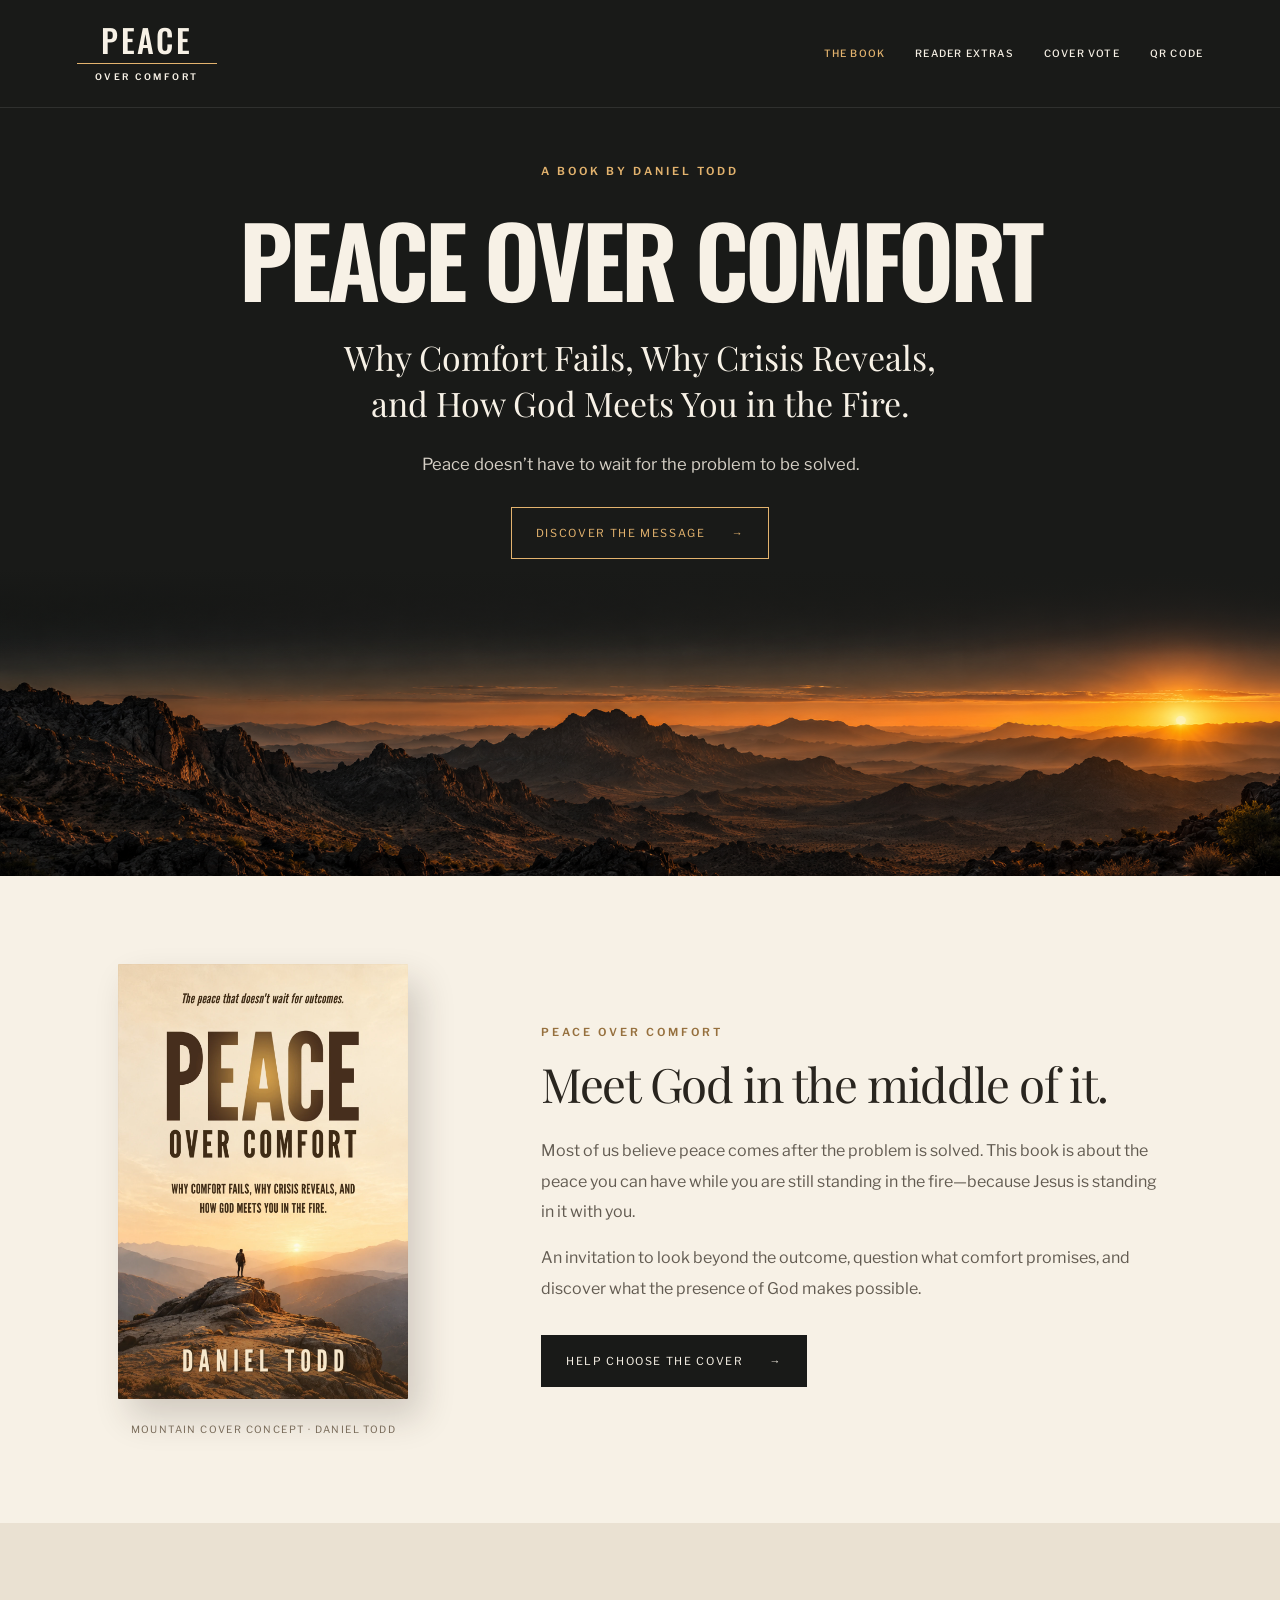
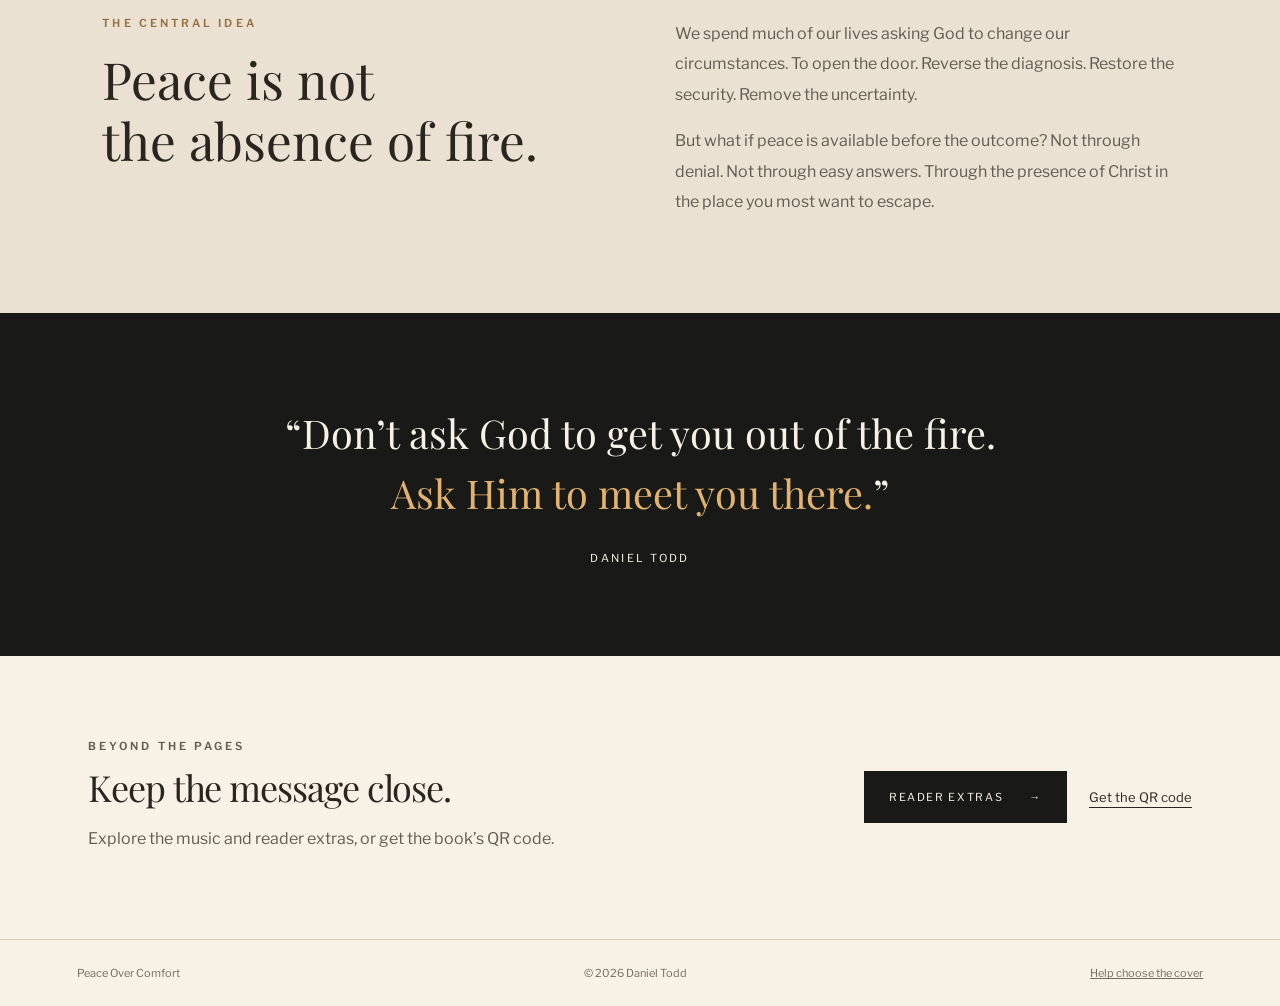
==== commit ed2f40d6: "new design" ====
--- a/index.html
+++ b/index.html
@@ -1,6 +1,6 @@
 <!doctype html>
 <html lang="en"><head><meta charset="utf-8"><meta name="viewport" content="width=device-width,initial-scale=1"><meta name="theme-color" content="#191a18"><meta name="description" content="Peace Over Comfort by Daniel Todd. Why Comfort Fails, Why Crisis Reveals, and How God Meets You in the Fire."><title>Peace Over Comfort | Daniel Todd</title><link rel="preconnect" href="https://fonts.googleapis.com"><link rel="preconnect" href="https://fonts.gstatic.com" crossorigin><link href="https://fonts.googleapis.com/css2?family=Libre+Franklin:wght@400;500;600;700&family=Oswald:wght@400;500;600&family=Playfair+Display:wght@400;500&display=swap" rel="stylesheet"><link rel="stylesheet" href="/assets/brand.css"><link rel="stylesheet" href="/assets/mountain.css"></head>
-<body><a class="skip" href="#main">Skip to content</a><header class="mountain-nav"><a class="poc-wordmark" href="/" aria-label="Peace Over Comfort home"><strong>Peace</strong><i></i><small>Over Comfort</small></a><nav aria-label="Primary navigation"><a href="#book">The book</a><a href="#message">The message</a><a href="/welcome">Reader extras</a></nav></header>
+<body><a class="skip" href="#main">Skip to content</a><header class="mountain-nav"><a class="poc-wordmark" href="/" aria-label="Peace Over Comfort home"><strong>Peace</strong><i></i><small>Over Comfort</small></a><nav aria-label="Primary navigation"><a href="/" aria-current="page">The book</a><a href="/welcome">Reader extras</a><a href="/covers/round-two">Cover vote</a><a href="/qr-code">QR code</a></nav></header>
 <main id="main"><section class="mountain-hero" aria-labelledby="title"><div class="opening-copy"><p class="eyebrow">A book by Daniel Todd</p><h1 id="title">Peace <span>Over Comfort</span></h1><p class="mountain-subtitle">Why Comfort Fails, Why Crisis Reveals,<br> and How God Meets You in the Fire.</p><p class="mountain-promise">Peace doesn’t have to wait for the problem to be solved.</p><a class="outline-button" href="#message">Discover the message <span aria-hidden="true">→</span></a></div><div class="horizon" aria-hidden="true"><img src="/assets/mountain-horizon.png" width="2048" height="683" alt="" fetchpriority="high"></div></section>
 <section class="book-section" id="book"><figure class="book-display"><img src="/covers/cover-assets/cover-5.webp" alt="Peace Over Comfort by Daniel Todd, mountain cover concept" width="1100" height="1650" loading="lazy"><figcaption>Mountain cover concept · Daniel Todd</figcaption></figure><div class="book-copy"><p class="eyebrow">Peace over comfort</p><h2>Meet God in the middle of it.</h2><p>Most of us believe peace comes after the problem is solved. This book is about the peace you can have while you are still standing in the fire—because Jesus is standing in it with you.</p><p>An invitation to look beyond the outcome, question what comfort promises, and discover what the presence of God makes possible.</p><a class="solid-button" href="/covers/round-two">Help choose the cover <span aria-hidden="true">→</span></a></div></section>
 <section class="message-section" id="message"><div><p class="eyebrow">The central idea</p><h2>Peace is not<br>the absence of fire.</h2></div><div><p>We spend much of our lives asking God to change our circumstances. To open the door. Reverse the diagnosis. Restore the security. Remove the uncertainty.</p><p>But what if peace is available before the outcome? Not through denial. Not through easy answers. Through the presence of Christ in the place you most want to escape.</p></div></section>
--- a/assets/brand.css
+++ b/assets/brand.css
@@ -106,10 +106,81 @@
   .poc-wordmark strong { font-size: 27px; }
   .poc-wordmark small { font-size: 7px; letter-spacing: .3em; }
   .poc-nav-links { gap: 14px; }
-  .poc-nav-links a:not(:last-child) { display: none; }
+  .poc-nav-links a:not(:last-child) { display: inline-block; }
   body.qr-page main { grid-template-columns: 1fr; padding-top: 62px; }
   body.qr-page .qr-intro { text-align: center; }
   body.qr-page .notes { grid-template-columns: 1fr; }
   body.welcome-page .head { min-height: 570px; }
   body.welcome-page footer { align-items: center; flex-direction: column; gap: 10px; }
 }
+
+/* Shared mountain editorial system. Intentionally last: neutralize legacy page themes. */
+:root{color-scheme:light;--poc-paper:#f7f1e6;--poc-ink:#29251f;--poc-muted:#655d52;--poc-gold:#916126;--poc-deep:#191a18;--poc-line:#ded3c1;--poc-amber:#e3b36e}
+body{--bg:var(--poc-paper);--paper:var(--poc-paper);--ink:var(--poc-ink);--muted:var(--poc-muted);--line:var(--poc-line);--ember:var(--poc-gold);--gold:var(--poc-gold);--deep:var(--poc-deep);--card:#fffdf7;--raise:#eee5d7;color-scheme:light}
+*,*::before,*::after{box-sizing:border-box}
+html{scroll-padding-top:24px}a,button,input,textarea,select{-webkit-tap-highlight-color:transparent}a:focus-visible,button:focus-visible,input:focus-visible,textarea:focus-visible,select:focus-visible{outline:3px solid var(--poc-gold);outline-offset:5px}
+[hidden]{display:none!important}
+.poc-global-nav,.site-nav,.mountain-nav{min-height:96px!important;background:var(--poc-deep)!important;color:var(--poc-paper)!important;border-bottom:1px solid #ffffff18!important;padding:24px clamp(22px,6vw,88px)!important;display:flex;align-items:center;justify-content:space-between;gap:32px}
+.poc-wordmark{flex-shrink:0;width:140px;gap:7px;grid-template-rows:auto 1px auto}
+.poc-wordmark strong{font:500 32px/1 var(--poc-display);letter-spacing:.075em}
+.poc-wordmark i{background:var(--poc-amber)}
+.poc-wordmark small{font:600 9px/1.35 var(--poc-body);letter-spacing:.28em}
+.poc-nav-links,.round-nav,.mountain-nav nav{display:flex;gap:24px;align-items:center;justify-content:flex-end;flex-wrap:wrap}
+.poc-nav-links a,.round-nav a,.mountain-nav nav a{display:inline-block!important;color:var(--poc-paper)!important;text-decoration:none;font:500 10px/1.5 var(--poc-body)!important;letter-spacing:.12em!important;text-transform:uppercase;padding:8px 0}
+.poc-nav-links a:hover,.round-nav a:hover,.mountain-nav nav a:hover,.poc-nav-links a[aria-current=page],.round-nav a[aria-current=page],.mountain-nav nav a[aria-current=page]{color:var(--poc-amber)!important}
+.round-label{display:none}
+body.poc-subpage::before{display:none}
+body.poc-subpage h1,body.poc-subpage h2,body.poc-subpage h3{line-height:1.12;letter-spacing:-.025em}
+.poc-outline{display:inline-flex;align-items:center;justify-content:center;gap:24px;min-height:50px;padding:14px 22px;color:var(--poc-amber);border:1px solid var(--poc-amber);font:600 11px/1.5 var(--poc-body);letter-spacing:.12em;text-transform:uppercase;text-decoration:none;margin-top:26px}
+.poc-outline:hover{background:var(--poc-amber);color:var(--poc-deep)}
+.poc-horizon{height:clamp(150px,19vw,270px);background:linear-gradient(var(--poc-deep),transparent 35%),url('/assets/mountain-horizon.png') center 70%/cover no-repeat;background-color:var(--poc-deep)}
+body.welcome-page .head{min-height:0;padding:62px 24px 28px;background:var(--poc-deep);color:var(--poc-paper)}
+body.welcome-page .head .eyebrow{color:var(--poc-amber);margin-bottom:28px;font-size:11px}
+body.welcome-page .head h1.welcome-wordmark{display:grid;grid-template-columns:minmax(0,1fr);gap:16px;width:min(460px,85vw);max-width:100%;margin:0;text-transform:uppercase;letter-spacing:normal;line-height:1;text-wrap:nowrap}
+.welcome-wordmark .wm-peace{display:block;font:500 clamp(72px,10vw,116px)/1.05 var(--poc-display);letter-spacing:.075em;padding-left:.075em}
+.welcome-wordmark .wm-rule{height:1px;width:100%;background:var(--poc-amber)}
+.welcome-wordmark .wm-over{display:block;font:600 clamp(13px,2vw,20px)/1.4 var(--poc-body);letter-spacing:.34em;padding-left:.34em;white-space:nowrap}
+body.welcome-page .subtitle{max-width:750px;margin-top:30px;color:var(--poc-paper);font:400 clamp(21px,2.2vw,29px)/1.5 var(--poc-soft);text-wrap:balance}
+body.welcome-page .thanks{margin-top:20px;color:#d8d0c3;font:400 15px/1.7 var(--poc-body)}
+body.welcome-page section{max-width:1100px;padding:64px clamp(22px,5vw,64px)}
+body.welcome-page h2{font:400 clamp(32px,4vw,48px)/1.2 var(--poc-soft);text-transform:none;letter-spacing:-.025em}
+body.welcome-page .intro{font-size:16px;line-height:1.85}
+body.welcome-page .play-all{min-height:50px;padding:15px 22px;font:600 12px/1.5 var(--poc-body);background:var(--poc-deep);color:var(--poc-paper)}
+body.welcome-page ol.tracks{margin-top:34px}
+body.welcome-page ol.tracks a{min-height:80px;padding:18px 12px;gap:5px 16px}
+body.welcome-page .t-title{font:500 clamp(20px,2vw,25px)/1.25 var(--poc-display);letter-spacing:0}
+body.welcome-page .t-verse{font-size:13px;line-height:1.5}
+body.welcome-page .t-style,body.welcome-page .t-listen{color:var(--poc-muted);font-size:12px;line-height:1.5}
+body.welcome-page .coming div{background:#fffcf5;border:1px solid var(--poc-line);padding:25px}
+body.qr-page main{padding-top:64px;padding-bottom:60px;gap:50px 70px}
+body.qr-page .qr-intro h1{font:500 clamp(48px,6vw,76px)/1.1 var(--poc-display);letter-spacing:-.03em}
+body.qr-page .lede{font:400 clamp(20px,2vw,25px)/1.55 var(--poc-soft)}
+body.qr-page .qr-panel{box-shadow:none;background:#fffdf7;padding:30px;border:1px solid var(--poc-line)}
+body.qr-page .btn{min-height:80px;line-height:1.5}
+body.qr-page .notes{gap:24px;grid-template-columns:repeat(3,minmax(0,1fr))}
+body.qr-page .notes h2{grid-column:1/-1;margin:0}
+body.qr-page .notes p{font-size:14px;line-height:1.8}
+body.qr-page::after{content:'';display:block;height:140px;background:linear-gradient(var(--poc-deep),transparent 40%),url('/assets/mountain-horizon.png') center 72%/cover}
+body.round-two-page .intro{min-height:0;padding:62px 24px 58px;background:var(--poc-deep);color:var(--poc-paper)}
+body.round-two-page .intro h1{font:500 clamp(42px,5.5vw,76px)/1.12 var(--poc-display);max-width:850px}
+body.round-two-page .intro .eyebrow,body.round-two-page .intro .from-daniel span{color:var(--poc-amber)}
+body.round-two-page .lede{font:400 clamp(18px,1.8vw,23px)/1.6 var(--poc-soft);color:#ded6c9;margin-top:24px;max-width:760px}
+body.round-two-page .from-daniel{color:#ded6c9;margin-top:18px}
+body.round-two-page .begin{margin-top:24px;color:var(--poc-amber)}
+body.round-two-page .cover-section,body.round-two-page .feedback{padding-top:68px;padding-bottom:68px}
+body.round-two-page .cover-grid{max-width:1120px}
+body.round-two-page .section-heading{max-width:1120px;margin-bottom:38px}
+body.round-two-page .section-heading h2,body.round-two-page .thanks h2{font-size:clamp(32px,4vw,50px);line-height:1.15}
+body.round-two-page .zoom{background:#191a18e8;min-height:44px}
+body.round-two-page .feedback .step,body.round-two-page .chosen-summary strong{color:var(--poc-amber)}
+body.round-two-page .feedback .section-heading>p{color:#ded6c9}
+body.poc-vote main{max-width:1240px}
+body.poc-vote .intro{background:none;padding-top:54px;padding-bottom:40px}
+body.poc-vote .intro h1{font:500 clamp(42px,5vw,70px)/1.12 var(--poc-display)}
+body.poc-vote .intro h1 em{font-style:normal;color:var(--poc-gold)}
+body.poc-vote .privacy{color:var(--poc-muted);line-height:1.6}
+body .review-hero h1{line-height:1.08;font-size:clamp(48px,6vw,88px)}
+.review-hero{min-height:0;padding-top:64px;padding-bottom:64px;background:var(--poc-paper)}
+.jumpbar{background:var(--poc-deep)}
+@media(max-width:760px){.poc-global-nav,.site-nav,.mountain-nav{min-height:90px!important;padding:20px!important;align-items:flex-start;gap:20px}.poc-wordmark{width:115px}.poc-wordmark strong{font-size:27px}.poc-wordmark small{font-size:7px}.poc-nav-links,.round-nav,.mountain-nav nav{gap:6px 16px;max-width:220px}.poc-nav-links a,.round-nav a,.mountain-nav nav a{font-size:9px!important;padding:5px 0}.welcome-wordmark .wm-over{letter-spacing:.28em;padding-left:.28em}body.welcome-page .head{padding-top:44px}body.welcome-page .head h1.welcome-wordmark{width:min(340px,82vw);gap:12px}body.welcome-page .subtitle{max-width:520px;font-size:22px}body.welcome-page section{padding:46px 22px}body.welcome-page ol.tracks a{grid-template-columns:24px minmax(0,1fr) auto;gap:5px 10px}body.welcome-page .t-style{max-width:85px;text-align:right}body.qr-page main{padding:46px 22px;gap:34px}body.qr-page .qr-panel{padding:24px 18px}body.qr-page .notes{grid-template-columns:1fr;gap:16px}body.round-two-page .intro{padding:44px 22px}body.round-two-page .cover-section,body.round-two-page .feedback{padding:46px 22px}.poc-horizon{height:160px}}
+@media(prefers-reduced-motion:reduce){html{scroll-behavior:auto}*,*::before,*::after{transition:none!important;animation:none!important}}
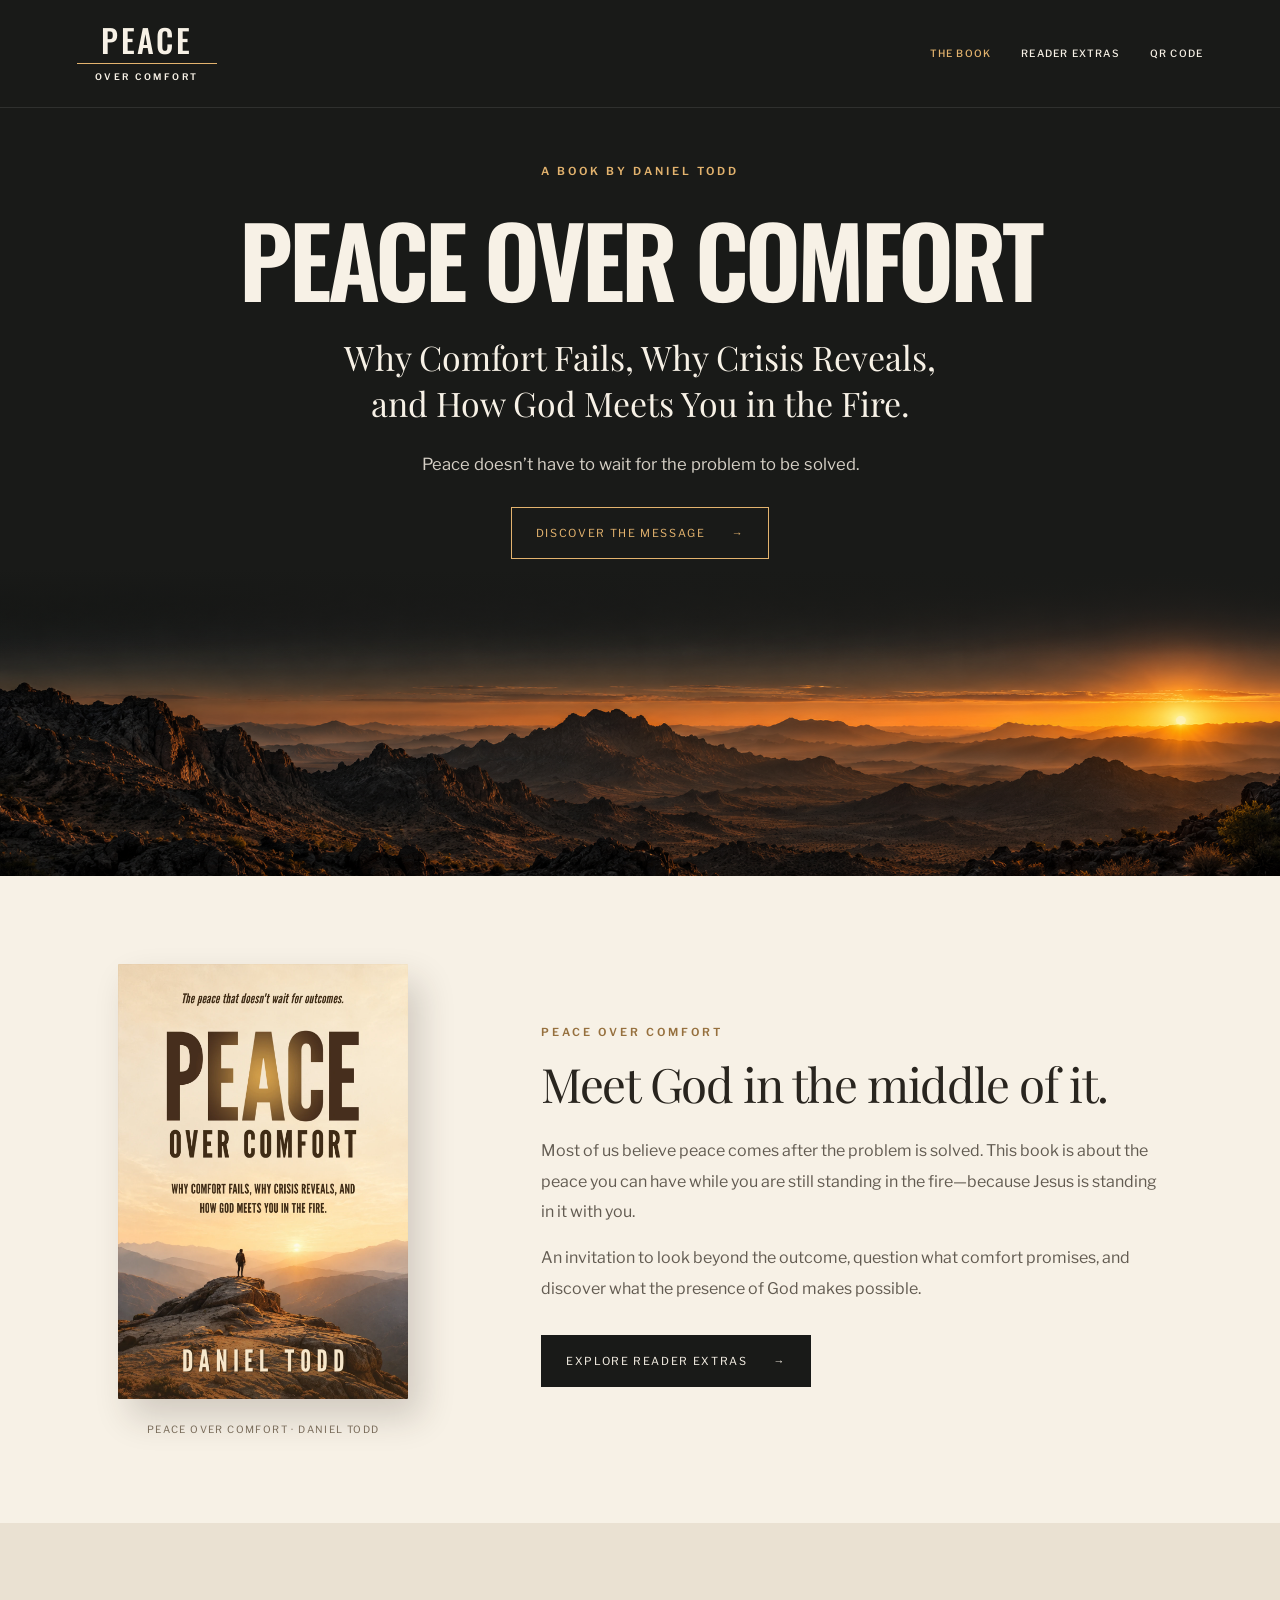
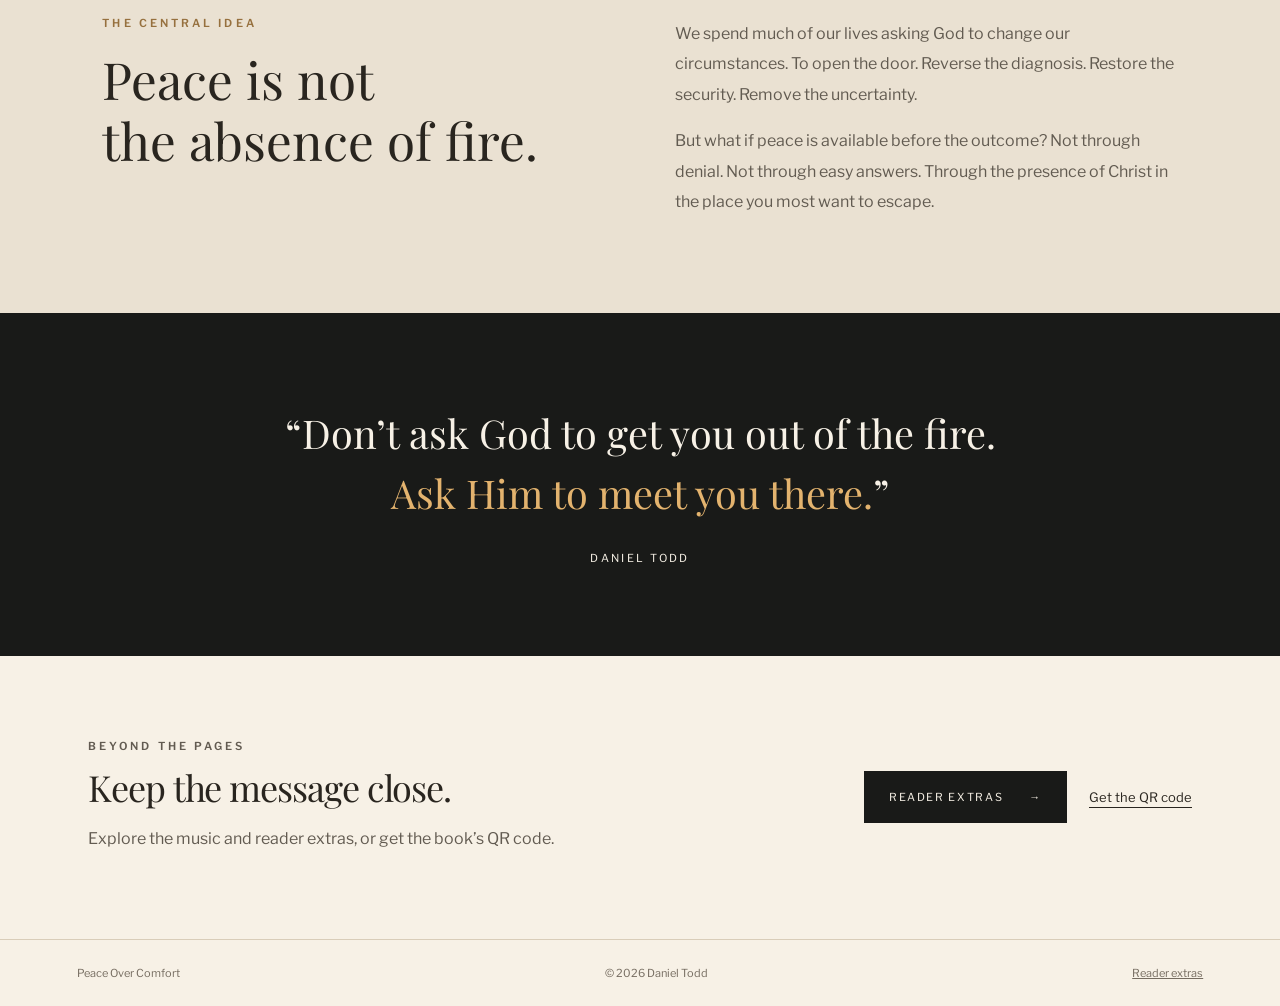
==== commit fdc83988: "Add files via upload" ====
--- a/index.html
+++ b/index.html
@@ -1,8 +1,8 @@
 <!doctype html>
 <html lang="en"><head><meta charset="utf-8"><meta name="viewport" content="width=device-width,initial-scale=1"><meta name="theme-color" content="#191a18"><meta name="description" content="Peace Over Comfort by Daniel Todd. Why Comfort Fails, Why Crisis Reveals, and How God Meets You in the Fire."><title>Peace Over Comfort | Daniel Todd</title><link rel="preconnect" href="https://fonts.googleapis.com"><link rel="preconnect" href="https://fonts.gstatic.com" crossorigin><link href="https://fonts.googleapis.com/css2?family=Libre+Franklin:wght@400;500;600;700&family=Oswald:wght@400;500;600&family=Playfair+Display:wght@400;500&display=swap" rel="stylesheet"><link rel="stylesheet" href="/assets/brand.css"><link rel="stylesheet" href="/assets/mountain.css"></head>
-<body><a class="skip" href="#main">Skip to content</a><header class="mountain-nav"><a class="poc-wordmark" href="/" aria-label="Peace Over Comfort home"><strong>Peace</strong><i></i><small>Over Comfort</small></a><nav aria-label="Primary navigation"><a href="/" aria-current="page">The book</a><a href="/welcome">Reader extras</a><a href="/covers/round-two">Cover vote</a><a href="/qr-code">QR code</a></nav></header>
+<body><a class="skip" href="#main">Skip to content</a><header class="mountain-nav"><a class="poc-wordmark" href="/" aria-label="Peace Over Comfort home"><strong>Peace</strong><i></i><small>Over Comfort</small></a><nav aria-label="Primary navigation"><a href="/" aria-current="page">The book</a><a href="/welcome">Reader extras</a><a href="/qr-code">QR code</a></nav></header>
 <main id="main"><section class="mountain-hero" aria-labelledby="title"><div class="opening-copy"><p class="eyebrow">A book by Daniel Todd</p><h1 id="title">Peace <span>Over Comfort</span></h1><p class="mountain-subtitle">Why Comfort Fails, Why Crisis Reveals,<br> and How God Meets You in the Fire.</p><p class="mountain-promise">Peace doesn’t have to wait for the problem to be solved.</p><a class="outline-button" href="#message">Discover the message <span aria-hidden="true">→</span></a></div><div class="horizon" aria-hidden="true"><img src="/assets/mountain-horizon.png" width="2048" height="683" alt="" fetchpriority="high"></div></section>
-<section class="book-section" id="book"><figure class="book-display"><img src="/covers/cover-assets/cover-5.webp" alt="Peace Over Comfort by Daniel Todd, mountain cover concept" width="1100" height="1650" loading="lazy"><figcaption>Mountain cover concept · Daniel Todd</figcaption></figure><div class="book-copy"><p class="eyebrow">Peace over comfort</p><h2>Meet God in the middle of it.</h2><p>Most of us believe peace comes after the problem is solved. This book is about the peace you can have while you are still standing in the fire—because Jesus is standing in it with you.</p><p>An invitation to look beyond the outcome, question what comfort promises, and discover what the presence of God makes possible.</p><a class="solid-button" href="/covers/round-two">Help choose the cover <span aria-hidden="true">→</span></a></div></section>
+<section class="book-section" id="book"><figure class="book-display"><img src="/assets/final-cover.webp" alt="Peace Over Comfort by Daniel Todd, final mountain cover" width="1100" height="1650" loading="lazy"><figcaption>Peace Over Comfort · Daniel Todd</figcaption></figure><div class="book-copy"><p class="eyebrow">Peace over comfort</p><h2>Meet God in the middle of it.</h2><p>Most of us believe peace comes after the problem is solved. This book is about the peace you can have while you are still standing in the fire—because Jesus is standing in it with you.</p><p>An invitation to look beyond the outcome, question what comfort promises, and discover what the presence of God makes possible.</p><a class="solid-button" href="/welcome">Explore reader extras <span aria-hidden="true">→</span></a></div></section>
 <section class="message-section" id="message"><div><p class="eyebrow">The central idea</p><h2>Peace is not<br>the absence of fire.</h2></div><div><p>We spend much of our lives asking God to change our circumstances. To open the door. Reverse the diagnosis. Restore the security. Remove the uncertainty.</p><p>But what if peace is available before the outcome? Not through denial. Not through easy answers. Through the presence of Christ in the place you most want to escape.</p></div></section>
 <section class="quote-section" aria-label="Book theme"><blockquote>“Don’t ask God to get you out of the fire.<br><em>Ask Him to meet you there.</em>”</blockquote><cite>Daniel Todd</cite></section>
-<section class="reader-section"><div><p class="eyebrow">Beyond the pages</p><h2>Keep the message close.</h2><p>Explore the music and reader extras, or get the book’s QR code.</p></div><div class="reader-links"><a class="solid-button" href="/welcome">Reader extras <span aria-hidden="true">→</span></a><a href="/qr-code">Get the QR code</a></div></section></main><footer class="mountain-footer"><span>Peace Over Comfort</span><span>© 2026 Daniel Todd</span><a href="/covers/round-two">Help choose the cover</a></footer></body></html>
+<section class="reader-section"><div><p class="eyebrow">Beyond the pages</p><h2>Keep the message close.</h2><p>Explore the music and reader extras, or get the book’s QR code.</p></div><div class="reader-links"><a class="solid-button" href="/welcome">Reader extras <span aria-hidden="true">→</span></a><a href="/qr-code">Get the QR code</a></div></section></main><footer class="mountain-footer"><span>Peace Over Comfort</span><span>© 2026 Daniel Todd</span><a href="/welcome">Reader extras</a></footer></body></html>
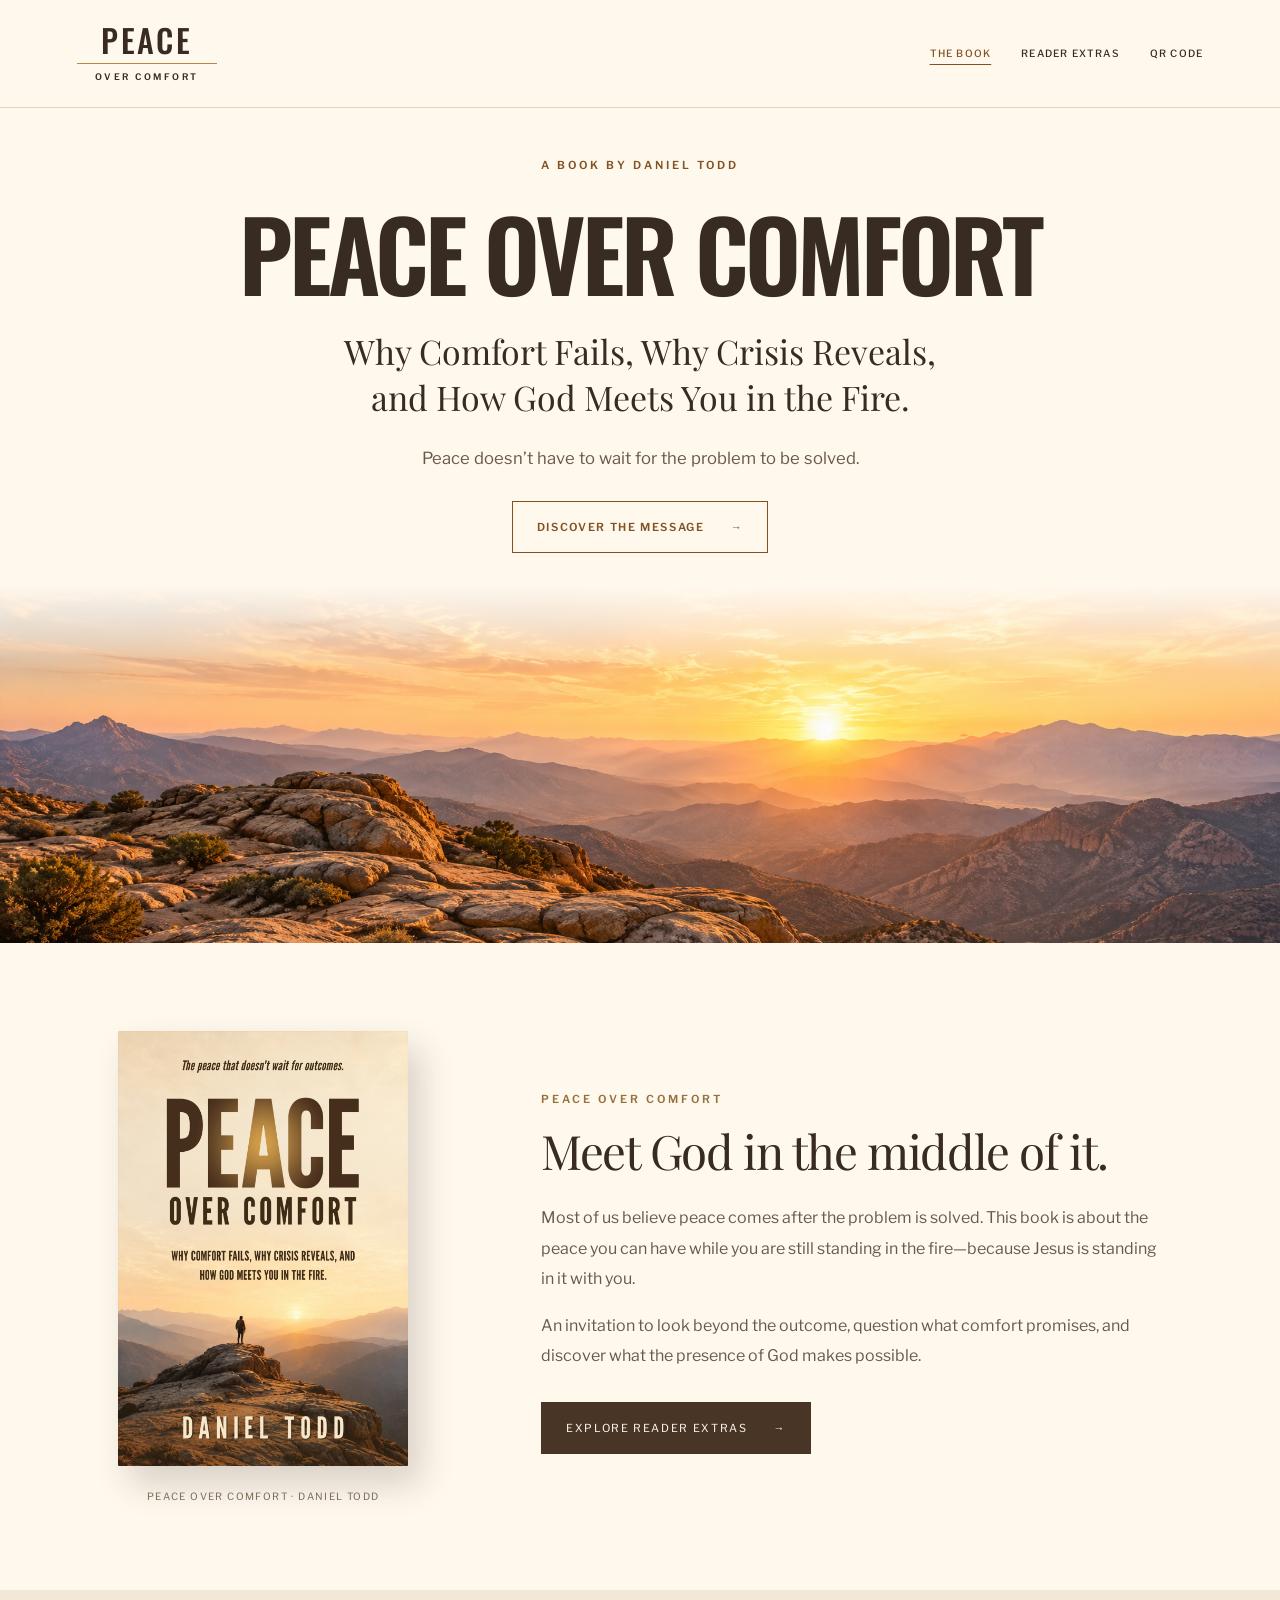
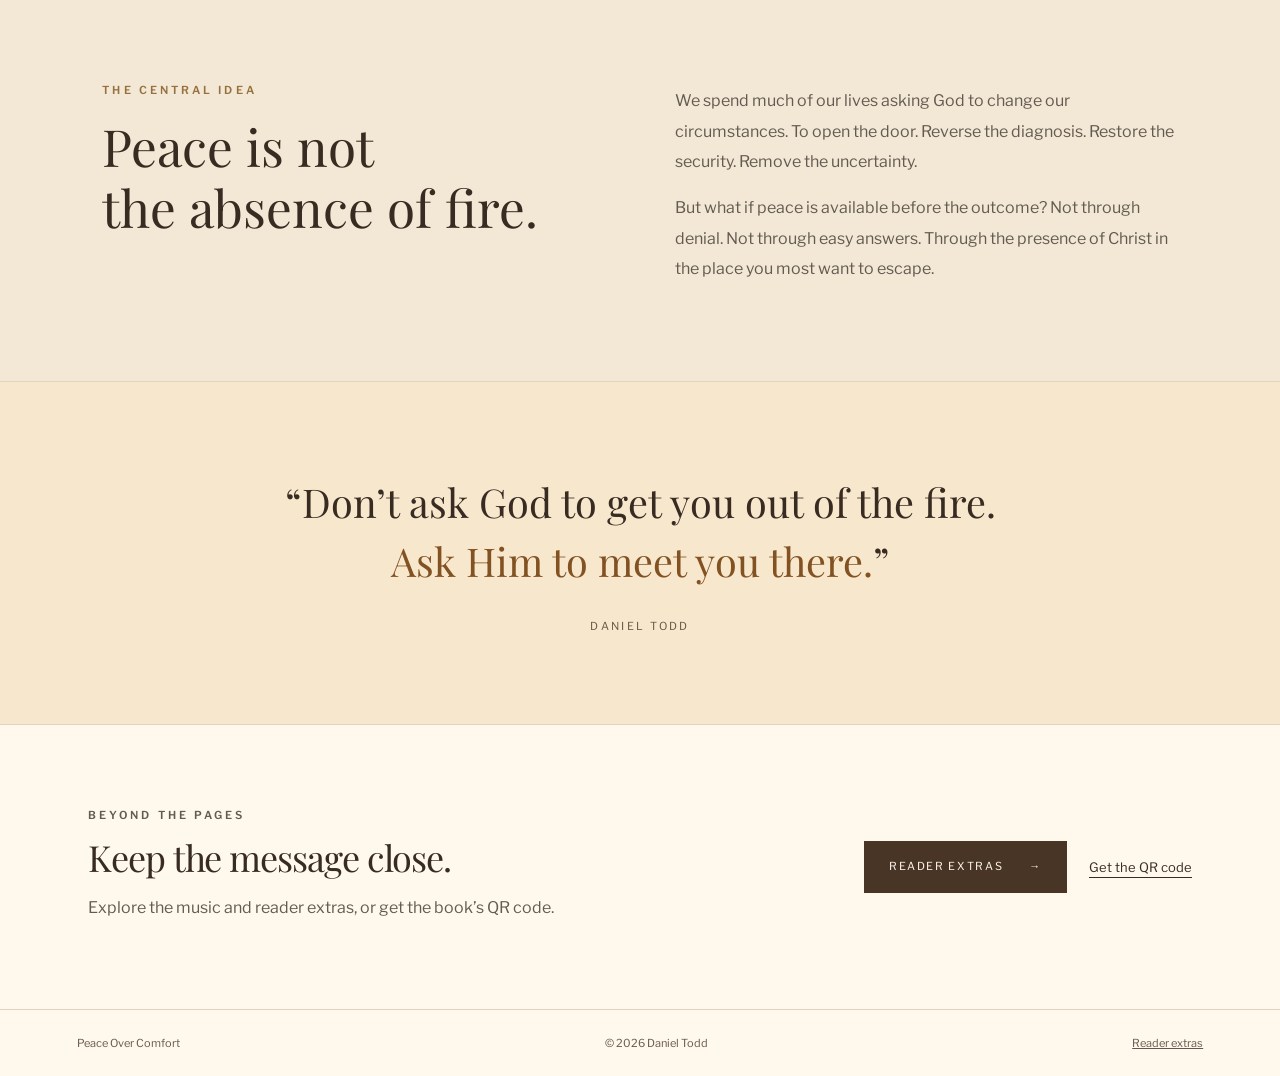
==== commit 2277a573: "Add files via upload" ====
--- a/index.html
+++ b/index.html
@@ -1,7 +1,8 @@
 <!doctype html>
-<html lang="en"><head><meta charset="utf-8"><meta name="viewport" content="width=device-width,initial-scale=1"><meta name="theme-color" content="#191a18"><meta name="description" content="Peace Over Comfort by Daniel Todd. Why Comfort Fails, Why Crisis Reveals, and How God Meets You in the Fire."><title>Peace Over Comfort | Daniel Todd</title><link rel="preconnect" href="https://fonts.googleapis.com"><link rel="preconnect" href="https://fonts.gstatic.com" crossorigin><link href="https://fonts.googleapis.com/css2?family=Libre+Franklin:wght@400;500;600;700&family=Oswald:wght@400;500;600&family=Playfair+Display:wght@400;500&display=swap" rel="stylesheet"><link rel="stylesheet" href="/assets/brand.css"><link rel="stylesheet" href="/assets/mountain.css"></head>
+<html lang="en"><head><meta charset="utf-8"><meta name="viewport" content="width=device-width,initial-scale=1"><meta name="theme-color" content="#fff8ed"><meta name="description" content="Peace Over Comfort by Daniel Todd. Why Comfort Fails, Why Crisis Reveals, and How God Meets You in the Fire."><title>Peace Over Comfort | Daniel Todd</title><link rel="preconnect" href="https://fonts.googleapis.com"><link rel="preconnect" href="https://fonts.gstatic.com" crossorigin><link href="https://fonts.googleapis.com/css2?family=Libre+Franklin:wght@400;500;600;700&family=Oswald:wght@400;500;600&family=Playfair+Display:wght@400;500&display=swap" rel="stylesheet"><link rel="stylesheet" href="/assets/brand.css"><link rel="stylesheet" href="/assets/mountain.css"><link rel="stylesheet" href="/assets/sunrise.css">
+</head>
 <body><a class="skip" href="#main">Skip to content</a><header class="mountain-nav"><a class="poc-wordmark" href="/" aria-label="Peace Over Comfort home"><strong>Peace</strong><i></i><small>Over Comfort</small></a><nav aria-label="Primary navigation"><a href="/" aria-current="page">The book</a><a href="/welcome">Reader extras</a><a href="/qr-code">QR code</a></nav></header>
-<main id="main"><section class="mountain-hero" aria-labelledby="title"><div class="opening-copy"><p class="eyebrow">A book by Daniel Todd</p><h1 id="title">Peace <span>Over Comfort</span></h1><p class="mountain-subtitle">Why Comfort Fails, Why Crisis Reveals,<br> and How God Meets You in the Fire.</p><p class="mountain-promise">Peace doesn’t have to wait for the problem to be solved.</p><a class="outline-button" href="#message">Discover the message <span aria-hidden="true">→</span></a></div><div class="horizon" aria-hidden="true"><img src="/assets/mountain-horizon.png" width="2048" height="683" alt="" fetchpriority="high"></div></section>
+<main id="main"><section class="mountain-hero" aria-labelledby="title"><div class="opening-copy"><p class="eyebrow">A book by Daniel Todd</p><h1 id="title">Peace <span>Over Comfort</span></h1><p class="mountain-subtitle">Why Comfort Fails, Why Crisis Reveals,<br> and How God Meets You in the Fire.</p><p class="mountain-promise">Peace doesn’t have to wait for the problem to be solved.</p><a class="outline-button" href="#message">Discover the message <span aria-hidden="true">→</span></a></div><div class="horizon" aria-hidden="true"><img src="/assets/sunrise-horizon.png" width="2048" height="683" alt="" fetchpriority="high"></div></section>
 <section class="book-section" id="book"><figure class="book-display"><img src="/assets/final-cover.webp" alt="Peace Over Comfort by Daniel Todd, final mountain cover" width="1100" height="1650" loading="lazy"><figcaption>Peace Over Comfort · Daniel Todd</figcaption></figure><div class="book-copy"><p class="eyebrow">Peace over comfort</p><h2>Meet God in the middle of it.</h2><p>Most of us believe peace comes after the problem is solved. This book is about the peace you can have while you are still standing in the fire—because Jesus is standing in it with you.</p><p>An invitation to look beyond the outcome, question what comfort promises, and discover what the presence of God makes possible.</p><a class="solid-button" href="/welcome">Explore reader extras <span aria-hidden="true">→</span></a></div></section>
 <section class="message-section" id="message"><div><p class="eyebrow">The central idea</p><h2>Peace is not<br>the absence of fire.</h2></div><div><p>We spend much of our lives asking God to change our circumstances. To open the door. Reverse the diagnosis. Restore the security. Remove the uncertainty.</p><p>But what if peace is available before the outcome? Not through denial. Not through easy answers. Through the presence of Christ in the place you most want to escape.</p></div></section>
 <section class="quote-section" aria-label="Book theme"><blockquote>“Don’t ask God to get you out of the fire.<br><em>Ask Him to meet you there.</em>”</blockquote><cite>Daniel Todd</cite></section>
--- a/assets/sunrise.css
+++ b/assets/sunrise.css
@@ -0,0 +1,54 @@
+/* Sunrise direction: one light, hopeful system across all public pages. */
+:root{--poc-paper:#fff8ed;--poc-ink:#382b22;--poc-muted:#685849;--poc-gold:#825223;--poc-deep:#493526;--poc-line:#e4d4bf;--poc-amber:#bb8547;--cream:#fff8ed;--ink:#382b22;--night:#493526;--amber:#825223}
+body{background:var(--poc-paper);color:var(--poc-ink)}
+.poc-global-nav,.site-nav,.mountain-nav{background:var(--poc-paper)!important;color:var(--poc-ink)!important;border-bottom:1px solid var(--poc-line)!important}
+.poc-nav-links a,.mountain-nav nav a{color:var(--poc-ink)!important;min-height:44px;display:inline-flex!important;align-items:center}
+.poc-nav-links a:hover,.mountain-nav nav a:hover,.poc-nav-links a[aria-current=page],.mountain-nav nav a[aria-current=page]{color:var(--poc-gold)!important;text-decoration:underline;text-decoration-thickness:1px;text-underline-offset:7px}
+.mountain-hero,body.welcome-page .head{background:var(--poc-paper);color:var(--poc-ink)}
+.opening-copy{padding-top:48px;padding-bottom:32px}
+.mountain-hero .eyebrow,body.welcome-page .head .eyebrow{color:var(--poc-gold)}
+.mountain-subtitle,body.welcome-page .subtitle{color:var(--poc-ink)}
+.mountain-promise,body.welcome-page .thanks{color:var(--poc-muted)}
+.outline-button,.poc-outline{border-color:var(--poc-gold);color:var(--poc-gold);font-weight:600}
+.outline-button:hover,.poc-outline:hover{background:var(--poc-gold);color:#fff8ed}
+.horizon{height:clamp(200px,28vw,400px);margin-top:0}
+.horizon img{object-position:center 60%}
+.horizon:after{background:linear-gradient(var(--poc-paper),transparent 24%)}
+.poc-horizon{height:clamp(170px,23vw,310px);background:linear-gradient(var(--poc-paper),transparent 24%),url('/assets/sunrise-horizon.png') center 60%/cover no-repeat}
+.message-section{background:#f3e7d5}
+.quote-section{background:#f7e7cd;color:var(--poc-ink);border-top:1px solid var(--poc-line);border-bottom:1px solid var(--poc-line)}
+.quote-section em{color:var(--poc-gold)}
+.quote-section cite{color:var(--poc-muted)}
+.solid-button,body.welcome-page .play-all,body.qr-page .btn.primary{background:var(--poc-deep);border-color:var(--poc-deep);color:#fff8ed}
+.solid-button:hover,body.welcome-page .play-all:hover,body.qr-page .btn.primary:hover{background:#65472e}
+.mountain-footer,body.welcome-page footer{background:var(--poc-paper);color:var(--poc-muted);border-top:1px solid var(--poc-line)}
+body.welcome-page footer a{color:var(--poc-gold)}
+body.welcome-page .head{padding-top:44px;padding-bottom:26px}
+body.welcome-page .head h1.welcome-wordmark{width:min(390px,82vw);gap:14px}
+.welcome-wordmark .wm-peace{font-size:clamp(64px,8vw,96px)}
+body.welcome-page .subtitle{margin-top:26px}
+body.welcome-page .music-note{color:var(--poc-muted);font:400 12px/1.6 var(--poc-body);margin:12px 0 0}
+body.welcome-page .coming div{background:#fffdf7}
+body.qr-page::after{height:clamp(170px,22vw,300px);background:linear-gradient(var(--poc-paper),transparent 22%),url('/assets/sunrise-horizon.png') center 60%/cover no-repeat}
+body.qr-page .qr-intro h1{margin-top:12px}
+body.qr-page .url a{color:var(--poc-gold);text-underline-offset:4px}
+body.qr-page .notes h2{font:600 12px/1.5 var(--poc-body);letter-spacing:.1em}
+.skip{position:absolute;top:-100px;left:20px;z-index:100}
+.skip:focus{top:12px;background:var(--poc-paper);color:var(--poc-ink);padding:14px}
+@media(max-width:760px){
+ .poc-global-nav,.mountain-nav{gap:16px;align-items:center}
+ .poc-nav-links,.mountain-nav nav{gap:0 12px;max-width:205px}
+ .poc-nav-links a,.mountain-nav nav a{min-height:44px;font-size:9px!important}
+ .opening-copy{padding:34px 22px 28px}
+ .mountain-hero h1{font-size:clamp(37px,10vw,72px);letter-spacing:-.025em}
+ .mountain-subtitle br{display:none}
+ .horizon{height:210px}
+ body.welcome-page .head{padding:30px 22px 22px}
+ body.welcome-page .subtitle{font-size:21px}
+ .poc-horizon{height:170px}
+ body.welcome-page .t-style{max-width:72px;font-size:11px;white-space:normal}
+ body.welcome-page .t-title{overflow-wrap:anywhere}
+ body.qr-page .downloads{grid-template-columns:1fr}
+ body.qr-page .btn{min-height:70px}
+}
+@media(max-width:540px){body.welcome-page ol.tracks a{grid-template-columns:24px minmax(0,1fr)}body.welcome-page .t-title{grid-column:2;grid-row:1}body.welcome-page .t-verse{grid-column:2;grid-row:2}body.welcome-page .t-style{grid-column:2;grid-row:3;text-align:left;max-width:none}body.welcome-page .t-listen{display:none}body.welcome-page ol.tracks{padding-left:0}}
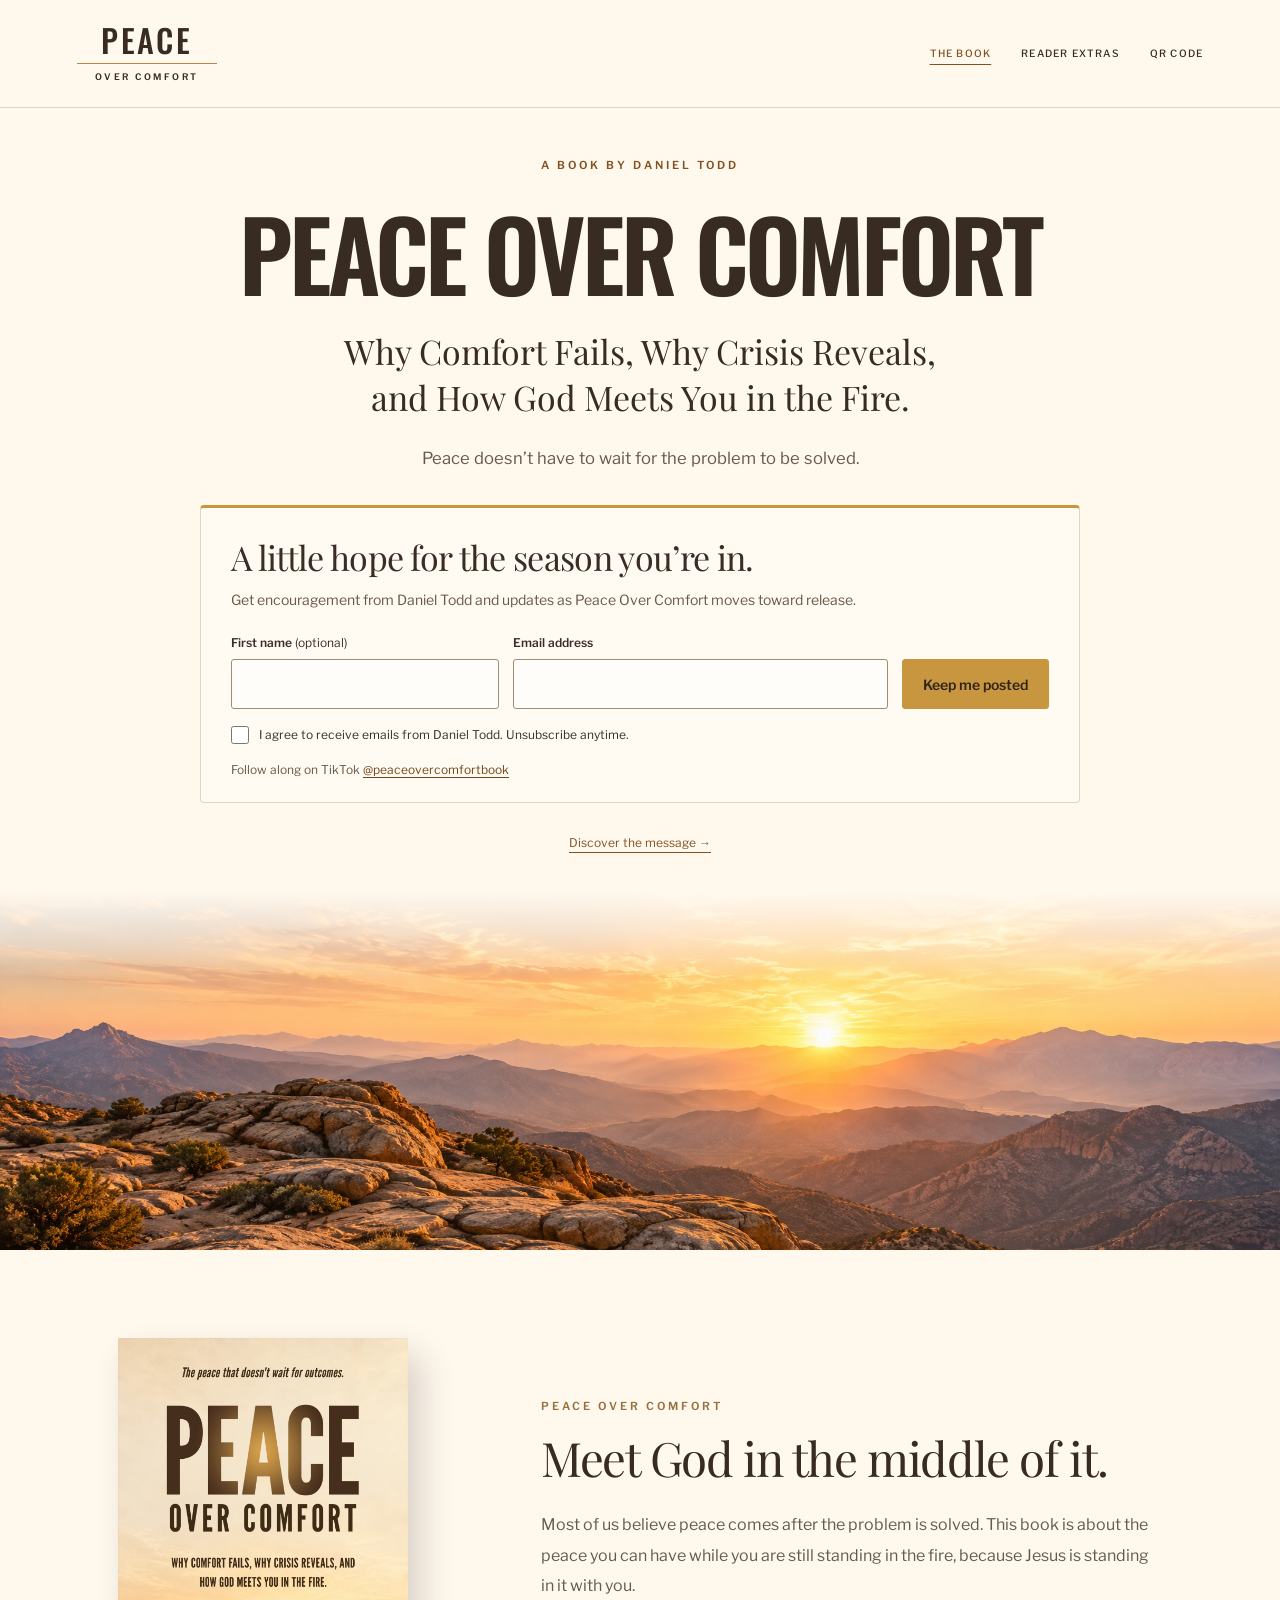
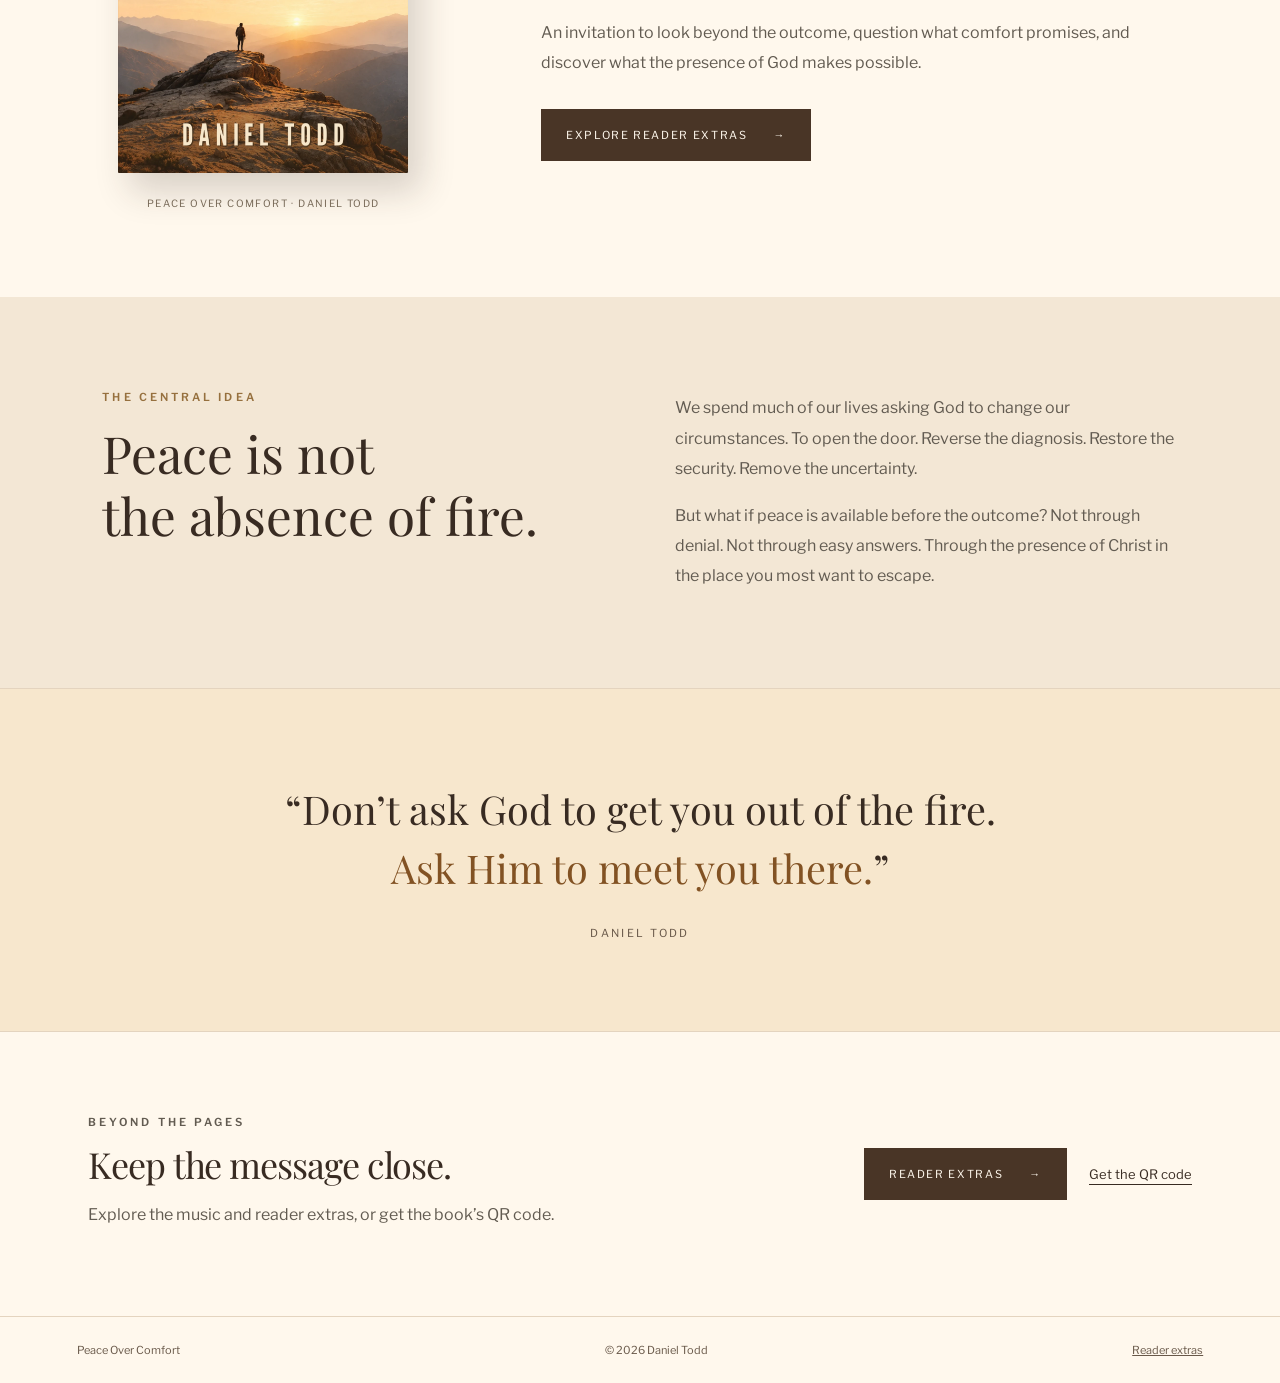
==== commit 0b38af7e: "adding email signup" ====
--- a/index.html
+++ b/index.html
@@ -1,9 +1,28 @@
 <!doctype html>
 <html lang="en"><head><meta charset="utf-8"><meta name="viewport" content="width=device-width,initial-scale=1"><meta name="theme-color" content="#fff8ed"><meta name="description" content="Peace Over Comfort by Daniel Todd. Why Comfort Fails, Why Crisis Reveals, and How God Meets You in the Fire."><title>Peace Over Comfort | Daniel Todd</title><link rel="preconnect" href="https://fonts.googleapis.com"><link rel="preconnect" href="https://fonts.gstatic.com" crossorigin><link href="https://fonts.googleapis.com/css2?family=Libre+Franklin:wght@400;500;600;700&family=Oswald:wght@400;500;600&family=Playfair+Display:wght@400;500&display=swap" rel="stylesheet"><link rel="stylesheet" href="/assets/brand.css"><link rel="stylesheet" href="/assets/mountain.css"><link rel="stylesheet" href="/assets/sunrise.css">
+<link rel="stylesheet" href="/assets/signup.css">
+<script src="/assets/signup.js" defer></script>
 </head>
 <body><a class="skip" href="#main">Skip to content</a><header class="mountain-nav"><a class="poc-wordmark" href="/" aria-label="Peace Over Comfort home"><strong>Peace</strong><i></i><small>Over Comfort</small></a><nav aria-label="Primary navigation"><a href="/" aria-current="page">The book</a><a href="/welcome">Reader extras</a><a href="/qr-code">QR code</a></nav></header>
-<main id="main"><section class="mountain-hero" aria-labelledby="title"><div class="opening-copy"><p class="eyebrow">A book by Daniel Todd</p><h1 id="title">Peace <span>Over Comfort</span></h1><p class="mountain-subtitle">Why Comfort Fails, Why Crisis Reveals,<br> and How God Meets You in the Fire.</p><p class="mountain-promise">Peace doesn’t have to wait for the problem to be solved.</p><a class="outline-button" href="#message">Discover the message <span aria-hidden="true">→</span></a></div><div class="horizon" aria-hidden="true"><img src="/assets/sunrise-horizon.png" width="2048" height="683" alt="" fetchpriority="high"></div></section>
-<section class="book-section" id="book"><figure class="book-display"><img src="/assets/final-cover.webp" alt="Peace Over Comfort by Daniel Todd, final mountain cover" width="1100" height="1650" loading="lazy"><figcaption>Peace Over Comfort · Daniel Todd</figcaption></figure><div class="book-copy"><p class="eyebrow">Peace over comfort</p><h2>Meet God in the middle of it.</h2><p>Most of us believe peace comes after the problem is solved. This book is about the peace you can have while you are still standing in the fire—because Jesus is standing in it with you.</p><p>An invitation to look beyond the outcome, question what comfort promises, and discover what the presence of God makes possible.</p><a class="solid-button" href="/welcome">Explore reader extras <span aria-hidden="true">→</span></a></div></section>
+<main id="main"><section class="mountain-hero" aria-labelledby="title"><div class="opening-copy"><p class="eyebrow">A book by Daniel Todd</p><h1 id="title">Peace <span>Over Comfort</span></h1><p class="mountain-subtitle">Why Comfort Fails, Why Crisis Reveals,<br> and How God Meets You in the Fire.</p><p class="mountain-promise">Peace doesn’t have to wait for the problem to be solved.</p><section class="signup" id="updates" aria-labelledby="signup-title">
+  <h2 id="signup-title">A little hope for the season you’re in.</h2>
+  <p class="signup-intro" id="signup-description">Get encouragement from Daniel Todd and updates as Peace Over Comfort moves toward release.</p>
+  <form id="updates-form" action="#" method="post" aria-describedby="signup-description">
+    <div class="signup-fields">
+      <div><label for="signup-name">First name <span>(optional)</span></label><input id="signup-name" name="first_name" type="text" autocomplete="given-name" maxlength="100"></div>
+      <div><label for="signup-email">Email address</label><input id="signup-email" name="email" type="email" autocomplete="email" inputmode="email" autocapitalize="none" spellcheck="false" maxlength="254" required></div>
+      <button id="signup-submit" type="submit" disabled>Keep me posted</button>
+    </div>
+    <div class="signup-trap" aria-hidden="true"><label for="signup-website">Leave this field empty</label><input id="signup-website" name="website" type="text" tabindex="-1" autocomplete="off"></div>
+    <label class="signup-consent" for="signup-consent"><input id="signup-consent" name="consent" type="checkbox" required><span>I agree to receive emails from Daniel Todd. Unsubscribe anytime.</span></label>
+    <p id="signup-status" class="signup-status" role="status" aria-live="polite" aria-atomic="true" tabindex="-1"></p>
+    <noscript><p>Please enable JavaScript to sign up. Your email has not been submitted.</p></noscript>
+  </form>
+  <p class="signup-social">Follow along on TikTok <a href="https://www.tiktok.com/@peaceovercomfortbook" target="_blank" rel="noopener noreferrer">@peaceovercomfortbook</a></p>
+</section>
+<a class="signup-discover" href="#message">Discover the message <span aria-hidden="true">→</span></a></div><div class="horizon" aria-hidden="true"><img src="/assets/sunrise-horizon.png" width="2048" height="683" alt="" fetchpriority="high"></div></section>
+<section class="book-section" id="book"><figure class="book-display"><img src="/assets/final-cover.webp" alt="Peace Over Comfort by Daniel Todd, final mountain cover" width="1100" height="1650" loading="lazy"><figcaption>Peace Over Comfort · Daniel Todd</figcaption></figure><div class="book-copy"><p class="eyebrow">Peace over comfort</p><h2>Meet God in the middle of it.</h2><p>Most of us believe peace comes after the problem is solved. This book is about the peace you can have while you are still standing in the fire, because Jesus is standing in it with you.</p><p>An invitation to look beyond the outcome, question what comfort promises, and discover what the presence of God makes possible.</p><a class="solid-button" href="/welcome">Explore reader extras <span aria-hidden="true">→</span></a></div></section>
 <section class="message-section" id="message"><div><p class="eyebrow">The central idea</p><h2>Peace is not<br>the absence of fire.</h2></div><div><p>We spend much of our lives asking God to change our circumstances. To open the door. Reverse the diagnosis. Restore the security. Remove the uncertainty.</p><p>But what if peace is available before the outcome? Not through denial. Not through easy answers. Through the presence of Christ in the place you most want to escape.</p></div></section>
 <section class="quote-section" aria-label="Book theme"><blockquote>“Don’t ask God to get you out of the fire.<br><em>Ask Him to meet you there.</em>”</blockquote><cite>Daniel Todd</cite></section>
 <section class="reader-section"><div><p class="eyebrow">Beyond the pages</p><h2>Keep the message close.</h2><p>Explore the music and reader extras, or get the book’s QR code.</p></div><div class="reader-links"><a class="solid-button" href="/welcome">Reader extras <span aria-hidden="true">→</span></a><a href="/qr-code">Get the QR code</a></div></section></main><footer class="mountain-footer"><span>Peace Over Comfort</span><span>© 2026 Daniel Todd</span><a href="/welcome">Reader extras</a></footer></body></html>
+
--- a/assets/signup.css
+++ b/assets/signup.css
@@ -0,0 +1,24 @@
+/* Scoped to the homepage signup. Existing brand styles are unchanged. */
+.signup{max-width:880px;margin:32px auto 22px;padding:28px 30px 22px;text-align:left;background:#fffaf2;border:1px solid #e4d4bf;border-top:3px solid #C8963E;border-radius:4px;color:#3A2E24}
+.signup h2{font:400 clamp(25px,3vw,34px)/1.25 'Playfair Display',Georgia,serif;margin:0 0 10px;letter-spacing:-.02em;text-transform:none}
+.signup-intro{font-size:14px;line-height:1.7;margin:0 0 22px;color:#685849}
+.signup-fields{display:grid;grid-template-columns:1fr 1.4fr auto;gap:14px;align-items:end}
+.signup-fields>div{min-width:0}
+.signup-fields label{display:block;font-size:12px;font-weight:600;line-height:1.5;margin-bottom:7px}
+.signup-fields label span{font-weight:400}
+.signup-fields input{width:100%;min-height:50px;border:1px solid #a08b73;border-radius:3px;padding:12px;background:#fffdf9;color:#3A2E24;font:400 16px/1.5 'Libre Franklin',sans-serif}
+.signup-fields button{min-height:50px;border:1px solid #C8963E;border-radius:3px;padding:12px 20px;background:#C8963E;color:#302419;font:600 14px/1.5 'Libre Franklin',sans-serif;cursor:pointer;white-space:nowrap}
+.signup-fields button:hover:not(:disabled){background:#d5a957}
+.signup-fields button:disabled{opacity:.65;cursor:wait}
+.signup input:focus-visible,.signup button:focus-visible,.signup a:focus-visible,.signup-status:focus-visible{outline:3px solid #825223;outline-offset:3px}
+.signup [aria-invalid=true]{border-color:#9b2820}
+.signup-consent{display:flex;align-items:flex-start;gap:10px;margin-top:16px;font-size:12px;line-height:1.7;cursor:pointer}
+.signup-consent input{flex:0 0 auto;width:18px;height:18px;margin:1px 0 0;accent-color:#825223}
+.signup-social{font-size:12px;line-height:1.7;margin:14px 0 0;color:#685849}
+.signup-social a{color:#704719;text-underline-offset:3px;overflow-wrap:anywhere}
+.signup-status{font-size:14px;line-height:1.6;margin:0}
+.signup-status:not(:empty){margin-top:16px;padding:12px;border-left:3px solid #C8963E;background:#f5ecd9}
+.signup-status[data-state=error]{color:#84251f;border-color:#9b2820;background:#fff0eb}
+.signup-trap{position:absolute;width:1px;height:1px;overflow:hidden;clip-path:inset(50%);white-space:nowrap}
+.signup-discover{display:inline-block;padding:10px;color:#825223;font-size:12px;text-underline-offset:5px}
+@media(max-width:650px){.signup{padding:22px 18px;margin-top:26px}.signup-fields{grid-template-columns:1fr;gap:14px}.signup-fields button{width:100%;margin-top:2px}.signup-intro{font-size:14px}.signup-consent{font-size:12px}}
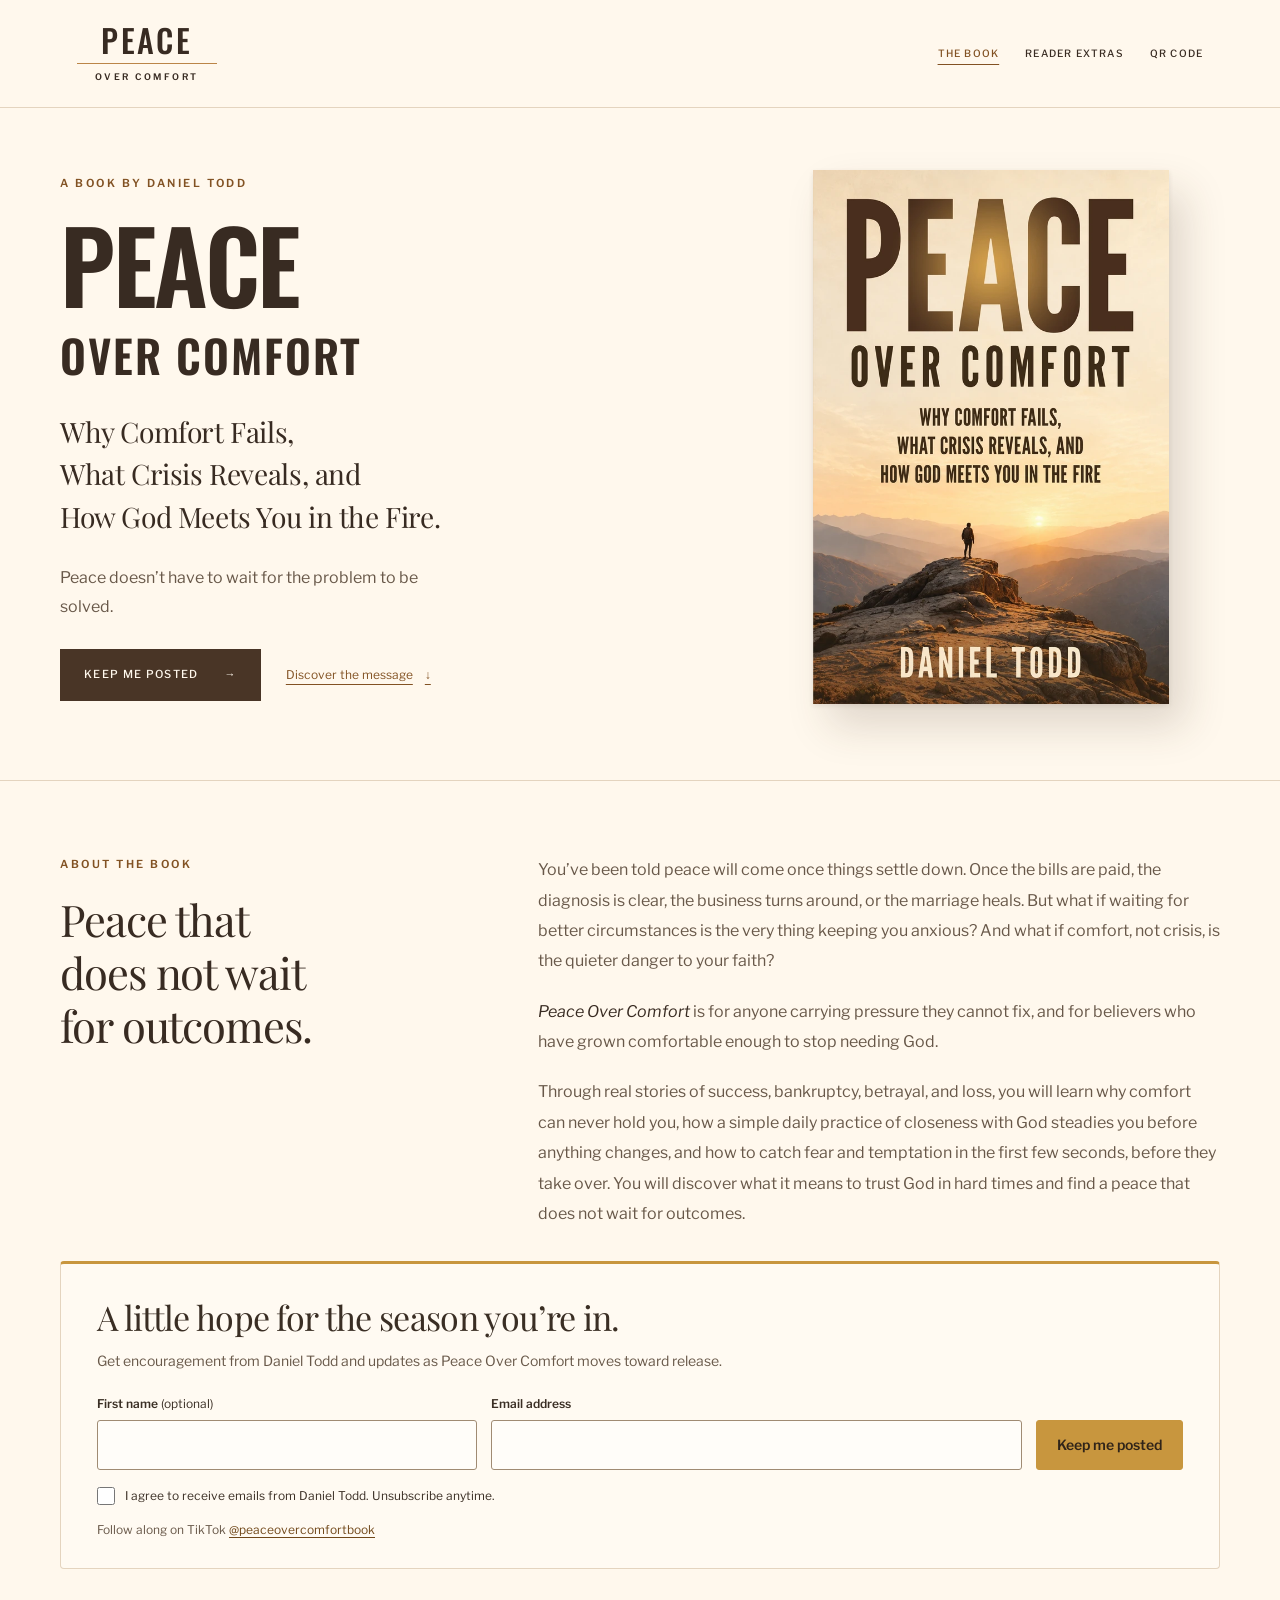
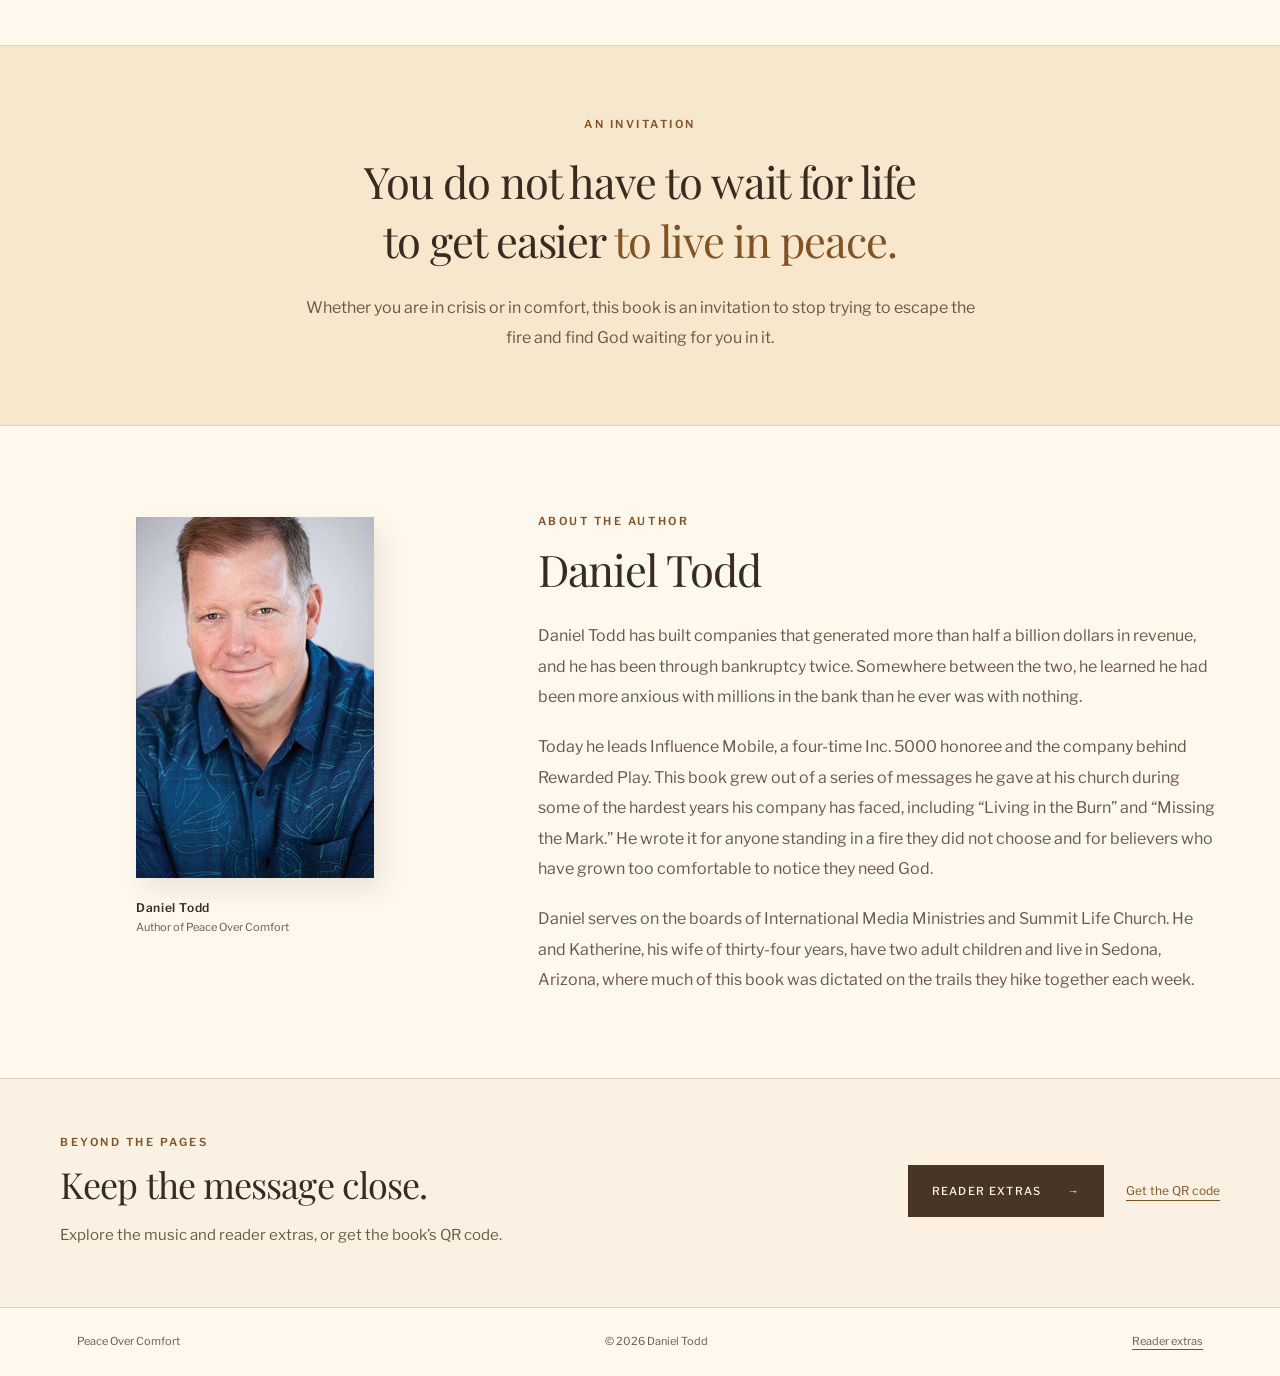
==== commit 45d4e811: "Add files via upload" ====
--- a/index.html
+++ b/index.html
@@ -1,10 +1,83 @@
 <!doctype html>
-<html lang="en"><head><meta charset="utf-8"><meta name="viewport" content="width=device-width,initial-scale=1"><meta name="theme-color" content="#fff8ed"><meta name="description" content="Peace Over Comfort by Daniel Todd. Why Comfort Fails, Why Crisis Reveals, and How God Meets You in the Fire."><title>Peace Over Comfort | Daniel Todd</title><link rel="preconnect" href="https://fonts.googleapis.com"><link rel="preconnect" href="https://fonts.gstatic.com" crossorigin><link href="https://fonts.googleapis.com/css2?family=Libre+Franklin:wght@400;500;600;700&family=Oswald:wght@400;500;600&family=Playfair+Display:wght@400;500&display=swap" rel="stylesheet"><link rel="stylesheet" href="/assets/brand.css"><link rel="stylesheet" href="/assets/mountain.css"><link rel="stylesheet" href="/assets/sunrise.css">
-<link rel="stylesheet" href="/assets/signup.css">
-<script src="/assets/signup.js" defer></script>
+<html lang="en">
+<head>
+  <meta charset="utf-8">
+  <meta name="viewport" content="width=device-width, initial-scale=1">
+  <meta name="theme-color" content="#fff8ed">
+  <title>Peace Over Comfort | Daniel Todd</title>
+  <meta name="description" content="Peace Over Comfort by Daniel Todd. Why Comfort Fails, What Crisis Reveals, and How God Meets You in the Fire.">
+  <link rel="canonical" href="https://peaceovercomfort.com/">
+  <meta property="og:type" content="book">
+  <meta property="og:title" content="Peace Over Comfort | Daniel Todd">
+  <meta property="og:description" content="Why Comfort Fails, What Crisis Reveals, and How God Meets You in the Fire.">
+  <meta property="og:url" content="https://peaceovercomfort.com/">
+  <meta property="og:image" content="https://peaceovercomfort.com/assets/peace-over-comfort-share-20261113.jpg">
+  <meta property="og:image:width" content="1200">
+  <meta property="og:image:height" content="630">
+  <meta property="og:image:alt" content="The final front cover of Peace Over Comfort by Daniel Todd">
+  <meta name="twitter:card" content="summary_large_image">
+  <meta name="twitter:title" content="Peace Over Comfort | Daniel Todd">
+  <meta name="twitter:description" content="Why Comfort Fails, What Crisis Reveals, and How God Meets You in the Fire.">
+  <meta name="twitter:image" content="https://peaceovercomfort.com/assets/peace-over-comfort-share-20261113.jpg">
+  <meta name="twitter:image:alt" content="The final front cover of Peace Over Comfort by Daniel Todd">
+  <link rel="preconnect" href="https://fonts.googleapis.com">
+  <link rel="preconnect" href="https://fonts.gstatic.com" crossorigin>
+  <link href="https://fonts.googleapis.com/css2?family=Libre+Franklin:wght@400;500;600;700&family=Oswald:wght@400;500;600&family=Playfair+Display:wght@400;500&display=swap" rel="stylesheet">
+  <!-- Homepage-only styling; existing shared styles and other pages are untouched. -->
+  <link rel="stylesheet" href="/assets/cover-update-20261113.css">
+  <!-- Keep the existing signup styling and integration unchanged. -->
+  <link rel="stylesheet" href="/assets/signup.css">
+  <script src="/assets/signup.js" defer></script>
 </head>
-<body><a class="skip" href="#main">Skip to content</a><header class="mountain-nav"><a class="poc-wordmark" href="/" aria-label="Peace Over Comfort home"><strong>Peace</strong><i></i><small>Over Comfort</small></a><nav aria-label="Primary navigation"><a href="/" aria-current="page">The book</a><a href="/welcome">Reader extras</a><a href="/qr-code">QR code</a></nav></header>
-<main id="main"><section class="mountain-hero" aria-labelledby="title"><div class="opening-copy"><p class="eyebrow">A book by Daniel Todd</p><h1 id="title">Peace <span>Over Comfort</span></h1><p class="mountain-subtitle">Why Comfort Fails, Why Crisis Reveals,<br> and How God Meets You in the Fire.</p><p class="mountain-promise">Peace doesn’t have to wait for the problem to be solved.</p><section class="signup" id="updates" aria-labelledby="signup-title">
+<body class="cover-home">
+  <a class="skip" href="#main">Skip to content</a>
+  <header class="mountain-nav">
+    <a class="poc-wordmark" href="/" aria-label="Peace Over Comfort home"><strong>Peace</strong><i aria-hidden="true"></i><small>Over Comfort</small></a>
+    <nav aria-label="Primary navigation">
+      <a href="/" aria-current="page">The book</a>
+      <a href="/welcome">Reader extras</a>
+      <a href="/qr-code">QR code</a>
+    </nav>
+  </header>
+  <main id="main">
+    <section class="cover-hero page-width" aria-labelledby="title">
+      <div class="hero-heading">
+        <p class="eyebrow">A book by Daniel Todd</p>
+        <h1 id="title">Peace <span>Over Comfort</span></h1>
+        <p class="hero-subtitle">Why Comfort Fails,<br> What Crisis Reveals, and<br> How God Meets You in the Fire.</p>
+      </div>
+      <figure class="hero-cover" id="cover">
+        <a href="/assets/peace-over-comfort-front-20261113.jpg" target="_blank" rel="noopener" aria-label="View the final front cover at full size (opens in a new tab)">
+          <picture>
+            <source type="image/webp" srcset="/assets/peace-over-comfort-front-20261113-640.webp 640w, /assets/peace-over-comfort-front-20261113-1200.webp 1200w" sizes="(max-width: 760px) 280px, (max-width: 1100px) 32vw, 356px">
+            <img src="/assets/peace-over-comfort-front-20261113.jpg" alt="The final front cover of Peace Over Comfort by Daniel Todd" width="1200" height="1800" fetchpriority="high" decoding="async">
+          </picture>
+        </a>
+      </figure>
+      <div class="hero-response">
+        <p class="hero-promise">Peace doesn&rsquo;t have to wait for the problem to be solved.</p>
+        <div class="hero-actions">
+          <a class="solid-button" href="#updates">Keep me posted <span aria-hidden="true">&rarr;</span></a>
+          <a class="text-link" href="#message">Discover the message <span aria-hidden="true">&darr;</span></a>
+        </div>
+      </div>
+    </section>
+
+    <section class="book-introduction" id="book" aria-labelledby="message">
+      <div class="intro-grid page-width">
+        <div class="section-heading">
+          <p class="eyebrow">About the book</p>
+          <h2 id="message">Peace that does not wait for outcomes.</h2>
+        </div>
+        <div class="book-copy">
+          <p>You&rsquo;ve been told peace will come once things settle down. Once the bills are paid, the diagnosis is clear, the business turns around, or the marriage heals. But what if waiting for better circumstances is the very thing keeping you anxious? And what if comfort, not crisis, is the quieter danger to your faith?</p>
+          <p><em>Peace Over Comfort</em> is for anyone carrying pressure they cannot fix, and for believers who have grown comfortable enough to stop needing God.</p>
+          <p>Through real stories of success, bankruptcy, betrayal, and loss, you will learn why comfort can never hold you, how a simple daily practice of closeness with God steadies you before anything changes, and how to catch fear and temptation in the first few seconds, before they take over. You will discover what it means to trust God in hard times and find a peace that does not wait for outcomes.</p>
+        </div>
+      </div>
+      <div class="signup-wrap page-width">
+        <!-- Exact existing signup section; field IDs and consent wording preserved. -->
+        <section class="signup" id="updates" aria-labelledby="signup-title">
   <h2 id="signup-title">A little hope for the season you’re in.</h2>
   <p class="signup-intro" id="signup-description">Get encouragement from Daniel Todd and updates as Peace Over Comfort moves toward release.</p>
   <form id="updates-form" action="#" method="post" aria-describedby="signup-description">
@@ -20,9 +93,52 @@
   </form>
   <p class="signup-social">Follow along on TikTok <a href="https://www.tiktok.com/@peaceovercomfortbook" target="_blank" rel="noopener noreferrer">@peaceovercomfortbook</a></p>
 </section>
-<a class="signup-discover" href="#message">Discover the message <span aria-hidden="true">→</span></a></div><div class="horizon" aria-hidden="true"><img src="/assets/sunrise-horizon.png" width="2048" height="683" alt="" fetchpriority="high"></div></section>
-<section class="book-section" id="book"><figure class="book-display"><img src="/assets/final-cover.webp" alt="Peace Over Comfort by Daniel Todd, final mountain cover" width="1100" height="1650" loading="lazy"><figcaption>Peace Over Comfort · Daniel Todd</figcaption></figure><div class="book-copy"><p class="eyebrow">Peace over comfort</p><h2>Meet God in the middle of it.</h2><p>Most of us believe peace comes after the problem is solved. This book is about the peace you can have while you are still standing in the fire, because Jesus is standing in it with you.</p><p>An invitation to look beyond the outcome, question what comfort promises, and discover what the presence of God makes possible.</p><a class="solid-button" href="/welcome">Explore reader extras <span aria-hidden="true">→</span></a></div></section>
-<section class="message-section" id="message"><div><p class="eyebrow">The central idea</p><h2>Peace is not<br>the absence of fire.</h2></div><div><p>We spend much of our lives asking God to change our circumstances. To open the door. Reverse the diagnosis. Restore the security. Remove the uncertainty.</p><p>But what if peace is available before the outcome? Not through denial. Not through easy answers. Through the presence of Christ in the place you most want to escape.</p></div></section>
-<section class="quote-section" aria-label="Book theme"><blockquote>“Don’t ask God to get you out of the fire.<br><em>Ask Him to meet you there.</em>”</blockquote><cite>Daniel Todd</cite></section>
-<section class="reader-section"><div><p class="eyebrow">Beyond the pages</p><h2>Keep the message close.</h2><p>Explore the music and reader extras, or get the book’s QR code.</p></div><div class="reader-links"><a class="solid-button" href="/welcome">Reader extras <span aria-hidden="true">→</span></a><a href="/qr-code">Get the QR code</a></div></section></main><footer class="mountain-footer"><span>Peace Over Comfort</span><span>© 2026 Daniel Todd</span><a href="/welcome">Reader extras</a></footer></body></html>
+      </div>
+    </section>
 
+    <section class="book-invitation" aria-labelledby="invitation-title">
+      <div class="invitation-inner">
+        <p class="eyebrow">An invitation</p>
+        <h2 id="invitation-title">You do not have to wait for life to get easier <em>to live in peace.</em></h2>
+        <p>Whether you are in crisis or in comfort, this book is an invitation to stop trying to escape the fire and find God waiting for you in it.</p>
+      </div>
+    </section>
+
+    <section class="author-section page-width" id="author" aria-labelledby="author-title">
+      <figure class="author-photo">
+        <picture>
+          <source type="image/webp" srcset="/assets/daniel-todd-author-20261113.webp">
+          <img src="/assets/daniel-todd-author-20261113.jpg" alt="Author portrait from the back cover of Peace Over Comfort" width="319" height="483" loading="lazy" decoding="async">
+        </picture>
+        <figcaption>Daniel Todd<br><span>Author of Peace Over Comfort</span></figcaption>
+      </figure>
+      <div class="author-copy">
+        <p class="eyebrow">About the author</p>
+        <h2 id="author-title">Daniel Todd</h2>
+        <p>Daniel Todd has built companies that generated more than half a billion dollars in revenue, and he has been through bankruptcy twice. Somewhere between the two, he learned he had been more anxious with millions in the bank than he ever was with nothing.</p>
+        <p>Today he leads Influence Mobile, a four-time Inc. 5000 honoree and the company behind Rewarded Play. This book grew out of a series of messages he gave at his church during some of the hardest years his company has faced, including &ldquo;Living in the Burn&rdquo; and &ldquo;Missing the Mark.&rdquo; He wrote it for anyone standing in a fire they did not choose and for believers who have grown too comfortable to notice they need God.</p>
+        <p>Daniel serves on the boards of International Media Ministries and Summit Life Church. He and Katherine, his wife of thirty-four years, have two adult children and live in Sedona, Arizona, where much of this book was dictated on the trails they hike together each week.</p>
+      </div>
+    </section>
+
+    <section class="reader-section" aria-labelledby="reader-title">
+      <div class="reader-inner page-width">
+        <div>
+          <p class="eyebrow">Beyond the pages</p>
+          <h2 id="reader-title">Keep the message close.</h2>
+          <p>Explore the music and reader extras, or get the book&rsquo;s QR code.</p>
+        </div>
+        <div class="reader-links">
+          <a class="solid-button" href="/welcome">Reader extras <span aria-hidden="true">&rarr;</span></a>
+          <a class="text-link" href="/qr-code">Get the QR code</a>
+        </div>
+      </div>
+    </section>
+  </main>
+  <footer class="mountain-footer">
+    <span>Peace Over Comfort</span>
+    <span>&copy; 2026 Daniel Todd</span>
+    <a href="/welcome">Reader extras</a>
+  </footer>
+</body>
+</html>
--- a/assets/cover-update-20261113.css
+++ b/assets/cover-update-20261113.css
@@ -0,0 +1,140 @@
+/* Peace Over Comfort: final-cover homepage update, 2026-11-13.
+   Isolated from the shared styles used by reader extras and QR pages. */
+:root {
+  color-scheme: light;
+  --poc-paper: #fff8ed;
+  --poc-ink: #382b22;
+  --poc-muted: #685849;
+  --poc-gold: #825223;
+  --poc-deep: #493526;
+  --poc-line: #e4d4bf;
+  --poc-accent: #c8963e;
+  --poc-body: 'Libre Franklin', Arial, sans-serif;
+  --poc-display: 'Oswald', 'Arial Narrow', 'Liberation Sans Narrow', Arial, sans-serif;
+  --poc-soft: 'Playfair Display', Georgia, serif;
+}
+*, *::before, *::after { box-sizing: border-box; }
+html { scroll-behavior: smooth; scroll-padding-top: 28px; }
+body { margin: 0; color: var(--poc-ink); background: var(--poc-paper); font: 400 16px/1.8 var(--poc-body); -webkit-font-smoothing: antialiased; }
+img { max-width: 100%; }
+a { color: inherit; }
+a, button, input { -webkit-tap-highlight-color: transparent; }
+a:focus-visible, button:focus-visible, input:focus-visible { outline: 3px solid var(--poc-gold); outline-offset: 5px; }
+.skip { position: absolute; top: -120px; left: 20px; z-index: 100; padding: 12px 18px; background: var(--poc-paper); }
+.skip:focus { top: 12px; }
+.page-width { width: min(1160px, calc(100% - 96px)); margin-inline: auto; }
+.eyebrow { margin: 0 0 19px; color: var(--poc-gold); font-size: 11px; font-weight: 600; line-height: 1.7; letter-spacing: .23em; text-transform: uppercase; }
+h1, h2, p, figure { margin-top: 0; }
+h2 { font: 400 clamp(32px, 3.4vw, 46px)/1.22 var(--poc-soft); letter-spacing: -.025em; text-wrap: balance; }
+p { margin-bottom: 20px; }
+.mountain-nav { min-height: 96px; display: flex; align-items: center; justify-content: space-between; gap: 30px; padding: 24px clamp(24px, 6vw, 88px); border-bottom: 1px solid var(--poc-line); }
+.poc-wordmark { display: inline-grid; grid-template-rows: auto 1px auto; gap: 7px; flex-shrink: 0; width: 140px; color: var(--poc-ink); text-decoration: none; text-align: center; text-transform: uppercase; }
+.poc-wordmark strong { font: 500 32px/1 var(--poc-display); letter-spacing: .075em; }
+.poc-wordmark i { display: block; background: #bb8547; width: 100%; height: 1px; }
+.poc-wordmark small { font: 600 9px/1.35 var(--poc-body); letter-spacing: .28em; white-space: nowrap; }
+.mountain-nav nav { display: flex; justify-content: flex-end; align-items: center; gap: 26px; flex-wrap: wrap; }
+.mountain-nav nav a { display: inline-flex; align-items: center; min-height: 44px; padding: 8px 0; font-size: 10px; font-weight: 500; line-height: 1.5; letter-spacing: .12em; text-transform: uppercase; text-decoration: none; }
+.mountain-nav nav a:hover, .mountain-nav nav a[aria-current='page'] { color: var(--poc-gold); text-decoration: underline; text-underline-offset: 7px; text-decoration-thickness: 1px; }
+.cover-hero { display: grid; grid-template-columns: minmax(0, 1.2fr) minmax(0, .9fr); grid-template-areas: 'heading cover' 'response cover'; column-gap: clamp(48px, 7vw, 98px); padding-block: 62px 76px; }
+.hero-heading { grid-area: heading; align-self: end; }
+.hero-heading .eyebrow { margin-bottom: 23px; }
+.hero-heading h1 { margin: 0 0 29px; font: 600 clamp(76px, 7.8vw, 108px)/.98 var(--poc-display); letter-spacing: -.025em; text-transform: uppercase; }
+.hero-heading h1 span { display: block; margin-top: 15px; font-size: .45em; line-height: 1.2; letter-spacing: .045em; white-space: nowrap; }
+.hero-subtitle { margin: 0; font: 400 clamp(23px, 2.2vw, 29px)/1.5 var(--poc-soft); letter-spacing: -.014em; }
+.hero-cover { grid-area: cover; align-self: center; justify-self: center; width: min(100%, 356px); margin: 0; }
+.hero-cover a { display: block; border-radius: 1px; box-shadow: 16px 22px 42px rgba(73, 53, 38, .17), 0 2px 5px rgba(73, 53, 38, .1); }
+.hero-cover picture, .hero-cover img { display: block; width: 100%; height: auto; }
+.hero-cover img { aspect-ratio: 2 / 3; }
+.hero-response { grid-area: response; align-self: start; padding-top: 26px; }
+.hero-promise { max-width: 400px; margin: 0 0 27px; color: var(--poc-muted); font-size: 16px; line-height: 1.8; }
+.hero-actions { display: flex; flex-wrap: wrap; gap: 17px 25px; align-items: center; }
+.solid-button { display: inline-flex; align-items: center; justify-content: center; gap: 26px; min-height: 52px; padding: 15px 23px; border: 1px solid var(--poc-deep); color: var(--poc-paper); background: var(--poc-deep); font-size: 11px; font-weight: 500; line-height: 1.5; letter-spacing: .12em; text-decoration: none; text-transform: uppercase; transition: background .2s ease; }
+.solid-button:hover { background: #65472e; }
+.text-link { display: inline-flex; align-items: center; gap: 12px; min-height: 44px; color: var(--poc-gold); font-size: 12px; line-height: 1.6; text-underline-offset: 5px; }
+.book-introduction { padding-block: 74px 76px; border-top: 1px solid var(--poc-line); }
+.intro-grid { display: grid; grid-template-columns: minmax(0, .83fr) minmax(0, 1.45fr); gap: clamp(44px, 6.8vw, 94px); }
+.section-heading h2 { max-width: 330px; margin-bottom: 0; }
+.book-copy p, .author-copy p:not(.eyebrow) { color: var(--poc-muted); font-size: 16px; line-height: 1.9; }
+.book-copy p:last-child, .author-copy p:last-child { margin-bottom: 0; }
+.book-copy em { color: var(--poc-ink); }
+.signup-wrap { padding-top: 32px; }
+.cover-home .signup { max-width: 100%; margin: 0; padding: 32px 36px 27px; }
+.book-invitation { padding: 69px 24px 72px; background: #f7e7cd; border-block: 1px solid var(--poc-line); text-align: center; }
+.invitation-inner { max-width: 850px; margin-inline: auto; }
+.invitation-inner h2 { font-size: clamp(32px, 3.4vw, 45px); line-height: 1.35; margin: 0 auto 23px; }
+.invitation-inner h2 em { color: var(--poc-gold); font-style: normal; }
+.invitation-inner > p:last-child { max-width: 670px; margin: 0 auto; color: var(--poc-muted); font-size: 16px; line-height: 1.9; }
+.author-section { display: grid; grid-template-columns: minmax(0, .83fr) minmax(0, 1.45fr); align-items: start; gap: clamp(44px, 6.8vw, 94px); padding-block: 86px 82px; }
+.author-photo { width: min(100%, 238px); margin: 0 auto; padding-top: 5px; }
+.author-photo picture, .author-photo img { display: block; width: 100%; height: auto; }
+.author-photo img { aspect-ratio: 319 / 483; box-shadow: 8px 12px 24px rgba(73, 53, 38, .1); }
+.author-photo figcaption { padding-top: 20px; font-size: 12px; font-weight: 600; line-height: 1.6; letter-spacing: .05em; }
+.author-photo figcaption span { color: var(--poc-muted); font-size: 11px; font-weight: 400; letter-spacing: 0; }
+.author-copy h2 { margin-bottom: 25px; }
+.author-copy .eyebrow { margin-bottom: 12px; }
+.reader-section { border-top: 1px solid var(--poc-line); background: #fbf1e2; }
+.reader-inner { display: flex; align-items: center; justify-content: space-between; gap: 40px; padding-block: 54px 58px; }
+.reader-inner h2 { font-size: clamp(29px, 3vw, 36px); margin: 0 0 15px; }
+.reader-inner .eyebrow { margin-bottom: 12px; }
+.reader-inner p:last-child { margin: 0; color: var(--poc-muted); font-size: 15px; line-height: 1.8; }
+.reader-links { display: flex; align-items: center; gap: 18px 22px; flex-wrap: wrap; }
+.mountain-footer { display: flex; justify-content: space-between; flex-wrap: wrap; gap: 20px; padding: 24px clamp(24px, 6vw, 88px); border-top: 1px solid var(--poc-line); color: var(--poc-muted); font-size: 11px; line-height: 1.8; }
+.mountain-footer a { text-underline-offset: 4px; }
+@media (max-width: 1100px) and (min-width: 761px) {
+  .page-width { width: calc(100% - 72px); }
+  .cover-hero { grid-template-columns: minmax(0, 1.2fr) minmax(0, 1fr); column-gap: 38px; }
+  .hero-heading h1 { font-size: 84px; }
+  .hero-subtitle { font-size: 24px; }
+  .hero-promise { font-size: 15px; }
+  .hero-actions { gap: 9px 18px; }
+  .reader-inner { align-items: flex-start; }
+  .reader-links { flex-direction: column; align-items: flex-start; }
+}
+@media (max-width: 760px) {
+  .page-width { width: calc(100% - 44px); }
+  .mountain-nav { min-height: 90px; padding: 20px 22px; gap: 18px; }
+  .poc-wordmark { width: 115px; }
+  .poc-wordmark strong { font-size: 27px; }
+  .poc-wordmark small { font-size: 7px; }
+  .mountain-nav nav { gap: 0 14px; max-width: 205px; }
+  .mountain-nav nav a { font-size: 9px; }
+  .cover-hero { grid-template-columns: minmax(0, 1fr); grid-template-areas: 'heading' 'cover' 'response'; padding-block: 34px 47px; row-gap: 29px; text-align: center; }
+  .hero-heading .eyebrow { margin-bottom: 15px; font-size: 10px; }
+  .hero-heading h1 { font-size: clamp(65px, 14vw, 88px); margin-bottom: 18px; }
+  .hero-heading h1 span { margin-top: 10px; }
+  .hero-subtitle { max-width: 460px; margin-inline: auto; font-size: 21px; line-height: 1.45; }
+  .hero-subtitle br { display: none; }
+  .hero-cover { width: min(100%, 280px); }
+  .hero-response { padding-top: 0; }
+  .hero-promise { max-width: 360px; margin: 0 auto 20px; font-size: 15px; }
+  .hero-actions { justify-content: center; gap: 9px 22px; }
+  .book-introduction { padding-block: 47px 49px; }
+  .intro-grid { grid-template-columns: minmax(0, 1fr); gap: 24px; }
+  .section-heading h2 { max-width: 460px; }
+  .section-heading .eyebrow { margin-bottom: 12px; }
+  .book-copy p, .author-copy p:not(.eyebrow) { font-size: 15px; line-height: 1.85; }
+  .signup-wrap { padding-top: 30px; }
+  .cover-home .signup { padding: 24px 20px 23px; margin: 0; }
+  .book-invitation { padding: 47px 24px 49px; }
+  .invitation-inner h2 { font-size: clamp(29px, 7vw, 36px); }
+  .invitation-inner > p:last-child { font-size: 15px; }
+  .author-section { grid-template-columns: minmax(0, 1fr); gap: 31px; padding-block: 49px 51px; }
+  .author-photo { width: 190px; padding-top: 0; text-align: center; }
+  .author-copy h2 { margin-bottom: 22px; }
+  .reader-inner { display: block; padding-block: 40px 43px; }
+  .reader-links { margin-top: 23px; }
+  .mountain-footer { padding-inline: 22px; gap: 12px 18px; }
+}
+@media (max-width: 360px) {
+  .mountain-nav { padding-inline: 18px; gap: 14px; }
+  .mountain-nav nav { max-width: 150px; gap: 0 10px; }
+  .page-width { width: calc(100% - 36px); }
+  .hero-cover { width: 256px; }
+  .hero-subtitle { font-size: 20px; }
+  .hero-actions { flex-direction: column; }
+  .cover-home .signup { padding-inline: 15px; }
+}
+@media (prefers-reduced-motion: reduce) {
+  html { scroll-behavior: auto; }
+  *, *::before, *::after { transition: none !important; animation: none !important; }
+}
